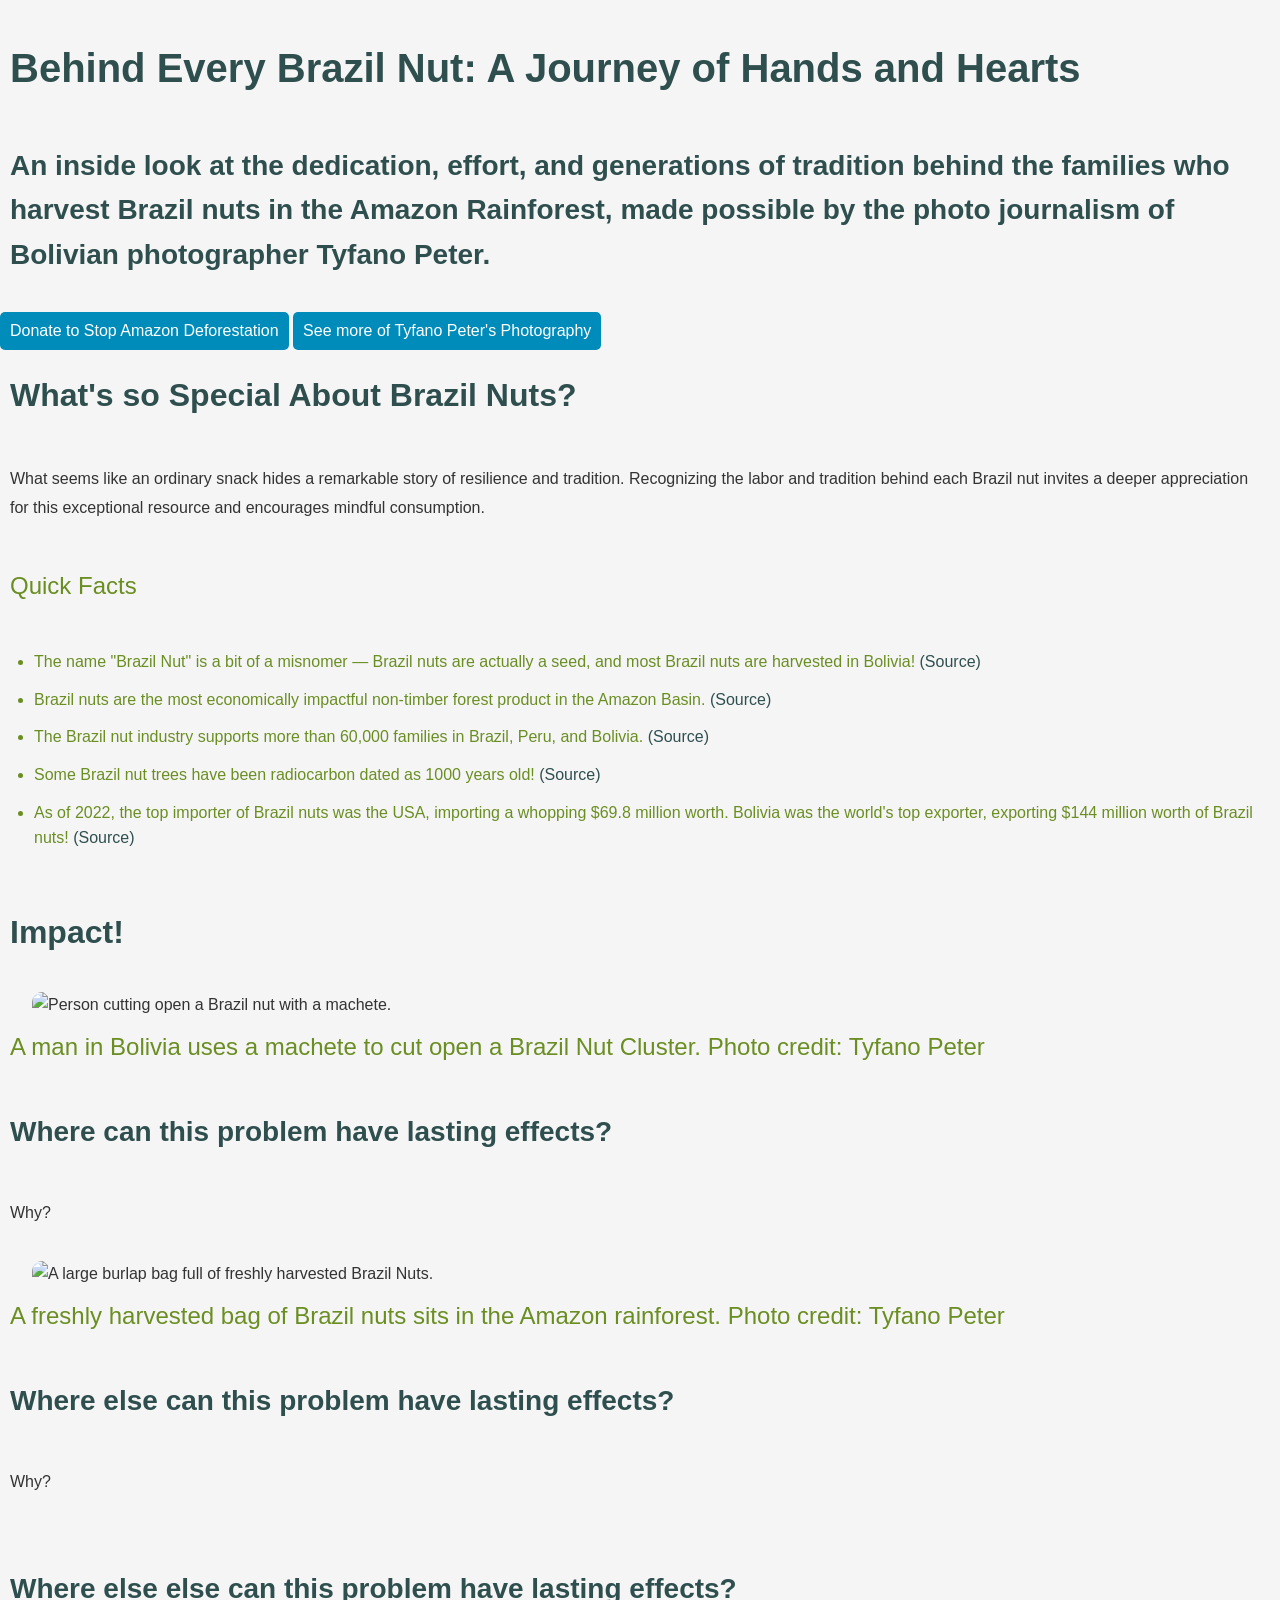
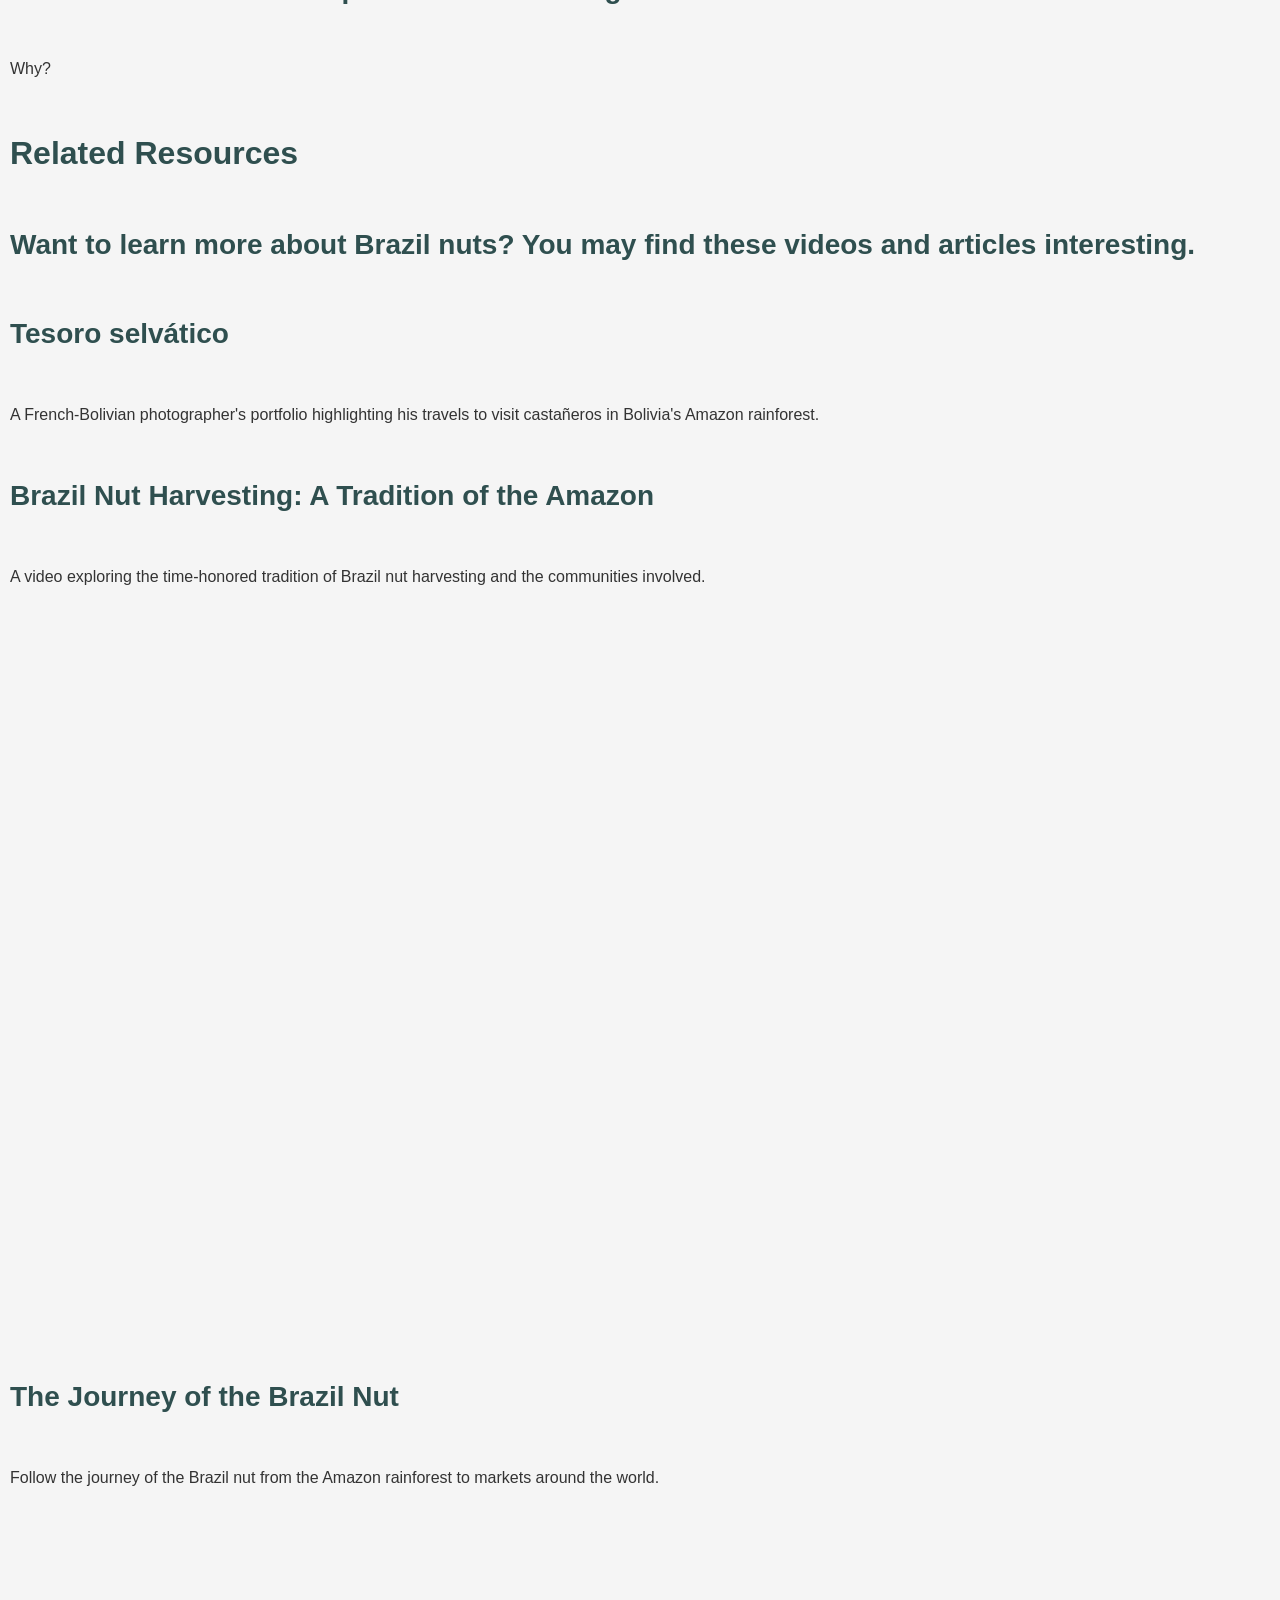
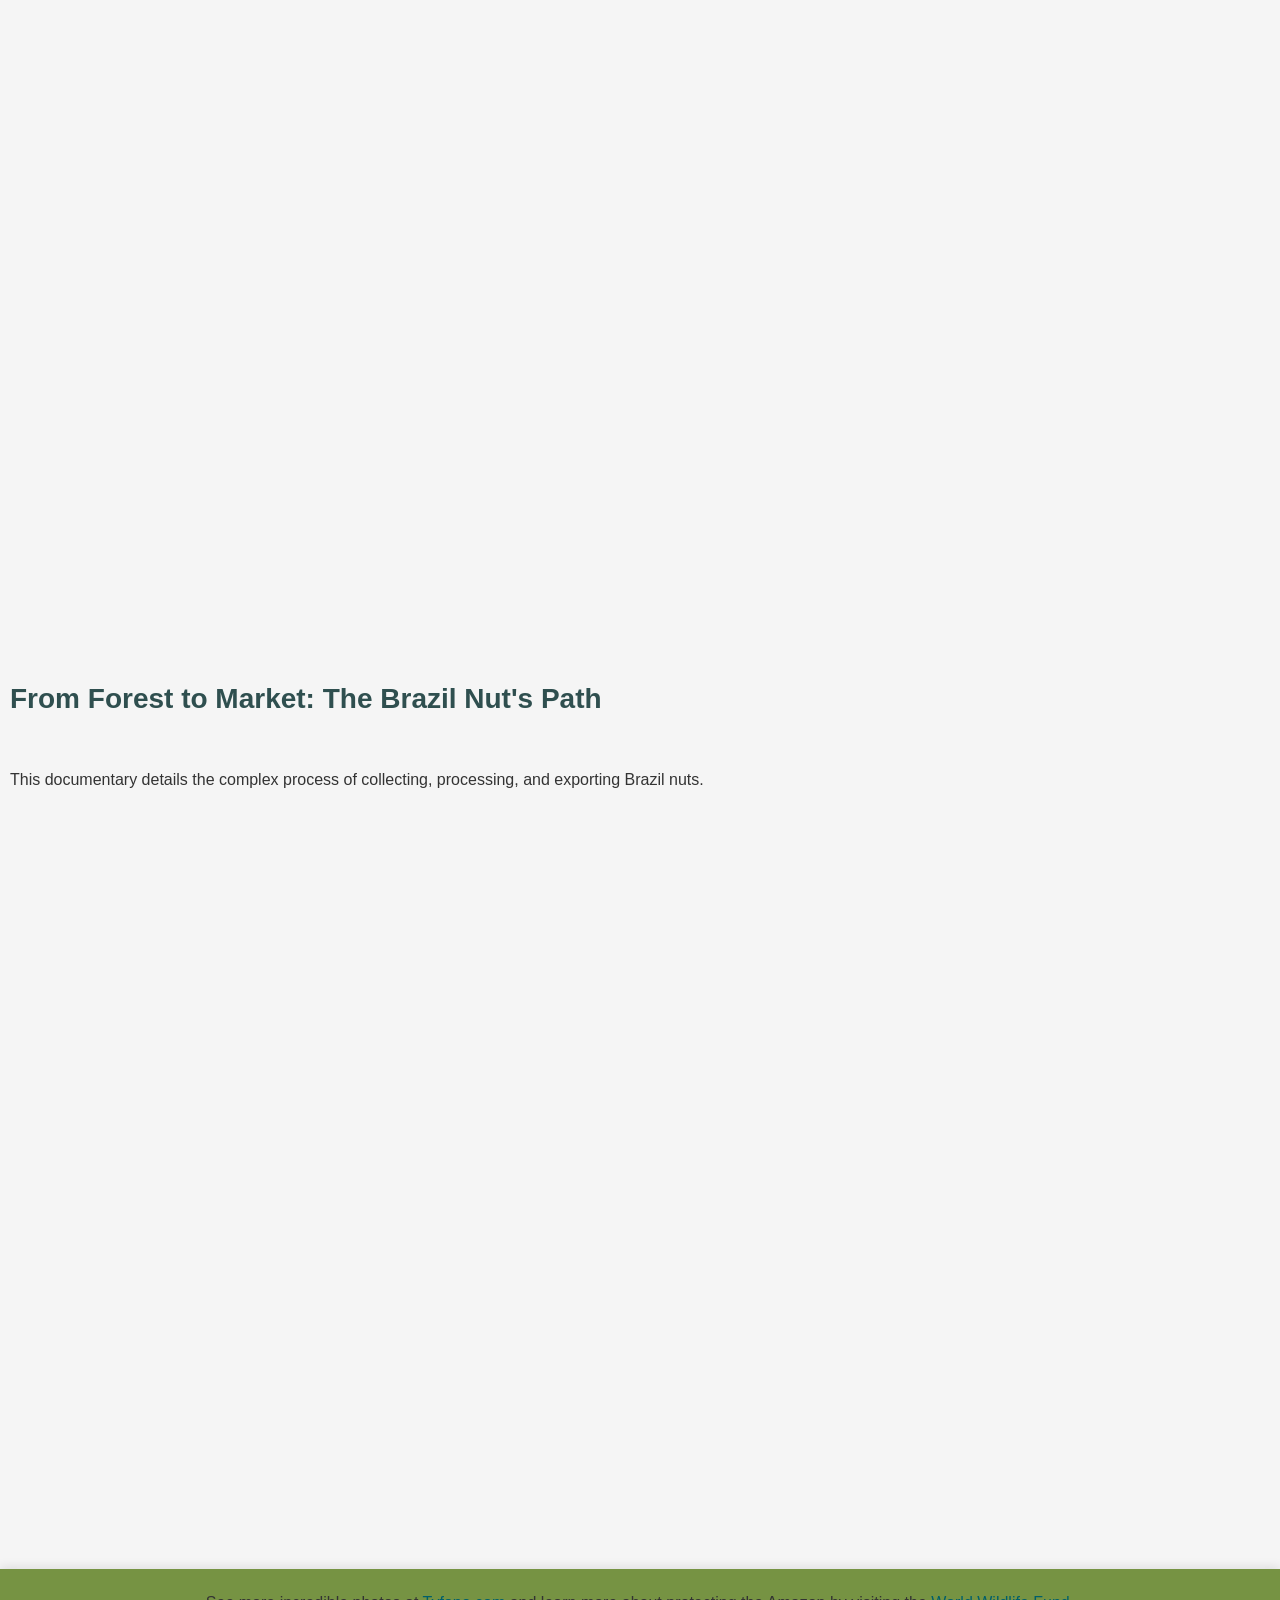
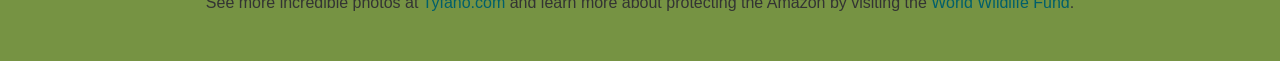
==== index.html @ 59b10db1 "Adding content to data bullet points As students are learning about the importance of data and quali" ====
<!DOCTYPE html>
<html lang="en">

<head>
    <title>Behind Every Brazil Nut</title>     
    <meta charset="utf-8">
    <meta name="viewport" content="width=device-width">
    <link href="reset.css" rel="stylesheet" type="text/css" />
    <link rel="stylesheet" href="styles.css">
</head>
<body>

    <!--- Headings --->
    <img  /> <!-- if you want to add an image, use this tag and link to the actual image location in your project with the src attribute -->
    <h1>Behind Every Brazil Nut: A Journey of Hands and Hearts</h1>
    <h3>An inside look at the dedication, effort, and generations of tradition behind the families who harvest Brazil nuts in the Amazon Rainforest, made possible by the photo journalism of Bolivian photographer Tyfano Peter.</h3>
    <button type="button">Donate to Stop Amazon Deforestation</button>
    <button type="button">See more of Tyfano Peter's Photography</button>


    <!--- About --->
    <h2>What's so Special About Brazil Nuts?</h2>
    <p>What seems like an ordinary snack hides a remarkable story of resilience and tradition. Recognizing the labor and tradition behind each Brazil nut invites a deeper appreciation for this exceptional resource and encourages mindful consumption.
    </p>

    <h4>Quick Facts</h4>
    <ul>
        <li> 
            The name "Brazil Nut" is a bit of a misnomer — Brazil nuts are actually a seed, and most Brazil nuts are harvested in Bolivia!
            <a href="https://www.worldatlas.com/articles/top-brazil-nut-consuming-countries.html" target="_blank">(Source)</a>
        </li>
        <li>
            Brazil nuts are the most economically impactful non-timber forest product in the Amazon Basin.
            <a href="https://forestsnews.cifor.org/33554/brazil-nut-special-for-brazil-nuts-a-little-logging-may-go-a-long-way" target="_blank">(Source)</a>
        </li>
        <li> 
            The Brazil nut industry supports more than 60,000 families in Brazil, Peru, and Bolivia.
            <a href="https://www.youtube.com/watch?v=Knek_H2dgYA" target="_blank">(Source)</a>
        </li>
        <li>
            Some Brazil nut trees have been radiocarbon dated as 1000 years old!
            <a href="https://www.researchgate.net/publication/250043185_How_old_are_large_Brazil-nut_trees_Bertholletia_excelsa_in_the_Amazon" target="_blank">(Source)</a>
        </li>
        <li>
            As of 2022, the top importer of Brazil nuts was the USA, importing a whopping $69.8 million worth. Bolivia was the world's top exporter, exporting $144 million worth of Brazil nuts!
            <a href="https://oec.world/en/profile/hs/freshdried-brazil-nuts" target="_blank">(Source)</a>
        </li>
    </ul>
    <!--- Impact --->
    <h2 id="interesting">Impact!</h2>

    <img src="img/boleando cutting open w machete.jpg" class="constrained-img"  alt="Person cutting open a Brazil nut with a machete." />
    <h5>A man in Bolivia uses a machete to cut open a Brazil Nut Cluster. Photo credit: Tyfano Peter</h5>
    <h3>Where can this problem have lasting effects?</h3>
    <p>Why?
    </p>

    <img src="img/big bag of brazil nuts color.jpg" class="constrained-img"  alt="A large burlap bag full of freshly harvested Brazil Nuts." />
    <h5>A freshly harvested bag of Brazil nuts sits in the Amazon rainforest. Photo credit: Tyfano Peter</h5>
    <h3>Where else can this problem have lasting effects?</h3>
    <p>Why?
    </p>

    <img src="" />
    <h3>Where else else can this problem have lasting effects?</h3>
    <p>Why?
    </p>


    <!--- Resources ---> 
    <h2>Related Resources</h2>
    <h3>Want to learn more about Brazil nuts? You may find these videos and articles interesting.</h3>


    <article>
        <h3><a href="https://tyfano.com/castaneros" target="_blank">Tesoro selvático</a></h3>
        <p>A French-Bolivian photographer's portfolio highlighting his travels to visit castañeros in Bolivia's Amazon rainforest.</p>
    </article>
    
    <article>
        <h3><a href="https://www.youtube.com/watch?v=TjZ0MC63kdw" target="_blank">Brazil Nut Harvesting: A Tradition of the Amazon</a></h3>
        <p>A video exploring the time-honored tradition of Brazil nut harvesting and the communities involved.</p>
        <div class="video-container">
            <iframe class="constrained-video" src="https://www.youtube.com/embed/TjZ0MC63kdw" title="Brazil Nut Harvesting: A Tradition of the Amazon" frameborder="0" allow="accelerometer; autoplay; clipboard-write; encrypted-media; gyroscope; picture-in-picture" allowfullscreen></iframe>
        </div>
    </article>
    
    <article>
        <h3><a href="https://www.youtube.com/watch?v=Knek_H2dgYA" target="_blank">The Journey of the Brazil Nut</a></h3>
        <p>Follow the journey of the Brazil nut from the Amazon rainforest to markets around the world.</p>
        <div class="video-container">
            <iframe class="constrained-video" src="https://www.youtube.com/embed/Knek_H2dgYA" title="The Journey of the Brazil Nut" frameborder="0" allow="accelerometer; autoplay; clipboard-write; encrypted-media; gyroscope; picture-in-picture" allowfullscreen></iframe>
        </div>
    </article>
    
    <article>
        <h3><a href="https://www.youtube.com/watch?v=alNL0z6dWAY" target="_blank">From Forest to Market: The Brazil Nut's Path</a></h3>
        <p>This documentary details the complex process of collecting, processing, and exporting Brazil nuts.</p>
        <div class="video-container">
            <iframe class="constrained-video" src="https://www.youtube.com/embed/alNL0z6dWAY" title="From Forest to Market: The Brazil Nut's Path" frameborder="0" allow="accelerometer; autoplay; clipboard-write; encrypted-media; gyroscope; picture-in-picture" allowfullscreen></iframe>
        </div>
    </article>

    <div class="footer">
        <p>
            See more incredible photos at
            <a href="https://tyfano.com" target="_blank">Tyfano.com</a> 
            and learn more about protecting the Amazon by visiting the  
            <a href="https://www.worldwildlife.org/stories/3-ways-you-can-help-protect-the-amazon" target="_blank">World Wildlife Fund</a>.
        </p>
    </div>
</body>

</html>
---- styles.css ----
/* General Styles */
* {
    margin: 0;
    padding: 0;
    box-sizing: border-box;
}

/* Body Styles */
body {
    font-family: 'Montserrat', sans-serif;
    background-color: #f5f5f5; /* Light earth tone */
    color: #333;
    line-height: 1.6;
    padding: 0;
    margin: 0;
    background-image: url(''); /* Optional: Add a subtle texture or background image */
}

/* Constrained Image Class */
.constrained-img {
    max-width: 95%; /* Ensures the image is never wider than its container */
    height: auto;    /* Maintains the image's aspect ratio */
    display: block;  /* Ensures no unnecessary space below the image */
    margin: 0 auto;  /* Optional: centers the image horizontally if it's smaller than its container */
    border-radius: 10px; /* Optional: adds rounded corners for style */
}

/* Link Styles */
a {
    text-decoration: none;
    color: inherit;
}

/* Pseudo-classes for links */
a:link {
    color: #2F4F4F; /* Deep forest green for default links */
}

a:visited {
    color: #8B4513; /* Earthy brown for visited links */
}

a:hover {
    color: #556B2F; /* Olive green on hover */
    text-decoration: underline;
}

a:active {
    color: #8B0000; /* Dark red when active */
}

.container {
    width: 80%; /* This controls the width of your content */
    margin: 0 auto; /* Centers the content horizontally */
    padding-left: 20px; /* Add padding for spacing from the sides */
    padding-right: 20px; /* Add padding for spacing from the sides */
    background-color: white; /* Add background color to visually separate content */
    border-left: 2px solid #ccc; /* Light gray border on the left */
    border-right: 2px solid #ccc; /* Light gray border on the right */
}

/* Section Padding */
.section {
    padding: 60px 0;
}

/* Heading Styles */
h1, h2, h3, h4, h5, h6 {
    font-family: 'Montserrat', sans-serif;
    font-weight: 600;
    color: #2F4F4F; /* Dark forest green for sleek look */
    margin-bottom: 1.5rem;
    padding: 10px;
}

/* Specific heading styles */
h1 {
    font-size: 2.5rem;
}

h2 {
    font-size: 2rem;
}

h3 {
    font-size: 1.75rem;
}

h4, h5, h6 {
    font-size: 1.5rem;
    font-weight: 400;
    color: #6B8E23; /* Earthy green for smaller headings */
}

/* Paragraph Styles */
p {
    font-size: 1rem;
    color: #333333;
    margin-bottom: 1.5rem;
    line-height: 1.8; 
    padding: 10px;
}

/* List Styling */
ol, ul {
    margin-left: 1.5rem;
    margin-bottom: 1.5rem;
    padding-left: 1.5rem;
    padding: 10px;
}

ol li, ul li {
    color: #6B8E23; 
    font-size: 1rem;
    margin-bottom: 0.75rem;
    list-style-type: disc;
}

/* Button Styling */
button {
    background-color: #008CBA;
    border: none;
    color: white;
    font-size: 16px;
    text-align: center;
    padding: 15px 32px;
    cursor: pointer;
    border-radius: 5px;
    transition: background-color 0.3s ease;
    margin-bottom: 10px; 
    padding: 10px;
}

button:hover {
    background-color: #005f6b; /* Darker teal on hover */
}

/* Video Container */
.video-container {
    position: relative;
    width: 100%;
    padding-bottom: 56.25%; /* 16:9 aspect ratio */
    height: 0;
    overflow: hidden;
    margin: 20px auto; /* Adds margin and centers the video */
}

/* Responsive Video */
.constrained-video {
    position: absolute;
    top: 0;
    left: 0;
    width: 100%;
    height: 100%;
    border: none; /* Remove any default borders */
}

/* Class and ID Selectors */

/* Header Class */
.header {
    background-color: #556B2F; /* Olive green */
    color: #FFF;
    padding-top: 20px; /* Add padding to the top */
    margin-bottom: 40px; /* Add margin to the bottom for spacing */
    display: flex;
    justify-content: space-between;
    align-items: center;
    text-align: center;
}

/* Left Side of Header */
#header-left {
    width: 60%; /* Allocate 60% of the width for the left side */
    text-align: left;
    font-size: 1.5rem;
}

/* Right Side of Header */
#header-right {
    width: 40%; /* Allocate 40% of the width for the right side */
    text-align: right;
}

/* Header Image */
#header-img {
    max-width: 100px; /* Cap the size of the image */
    width: 80px; /* Define the width */
    height: auto;
    margin-left: 10px; /* Add margin to the left */
    margin-right: 15px; /* Add margin to the right */
    border-radius: 50%; /* Make the image circular */
}

/* Button inside the header */
.header-button {
    background-color: #8B4513; /* Saddle brown */
    border: none;
    color: white;
    padding: 10px 20px;
    font-size: 1rem;
    margin: 10px 20px 10px 0;
    text-align: center;
    border-radius: 5px;
    cursor: pointer; /* Show pointer when hovering over buttons */
    transition: background-color 0.3s ease;
}

.header-button:hover {
    background-color: #6B8E23; /* Earthy green on hover */
}


/* Footer Styling */
.footer {
    position: relative; 
    width: 100%;
    background-color: #769343; 
    color: white;
    text-align: center;
    padding: 10px 0; 
    margin: 0;
    font-size: 1rem;
    box-shadow: 0 -2px 10px rgba(0, 0, 0, 0.1); 
}



/* Footer Links */
.footer a {
    color: #005f6b; 
    text-decoration: none;
}

.footer a:hover {
    text-decoration: underline; 
}
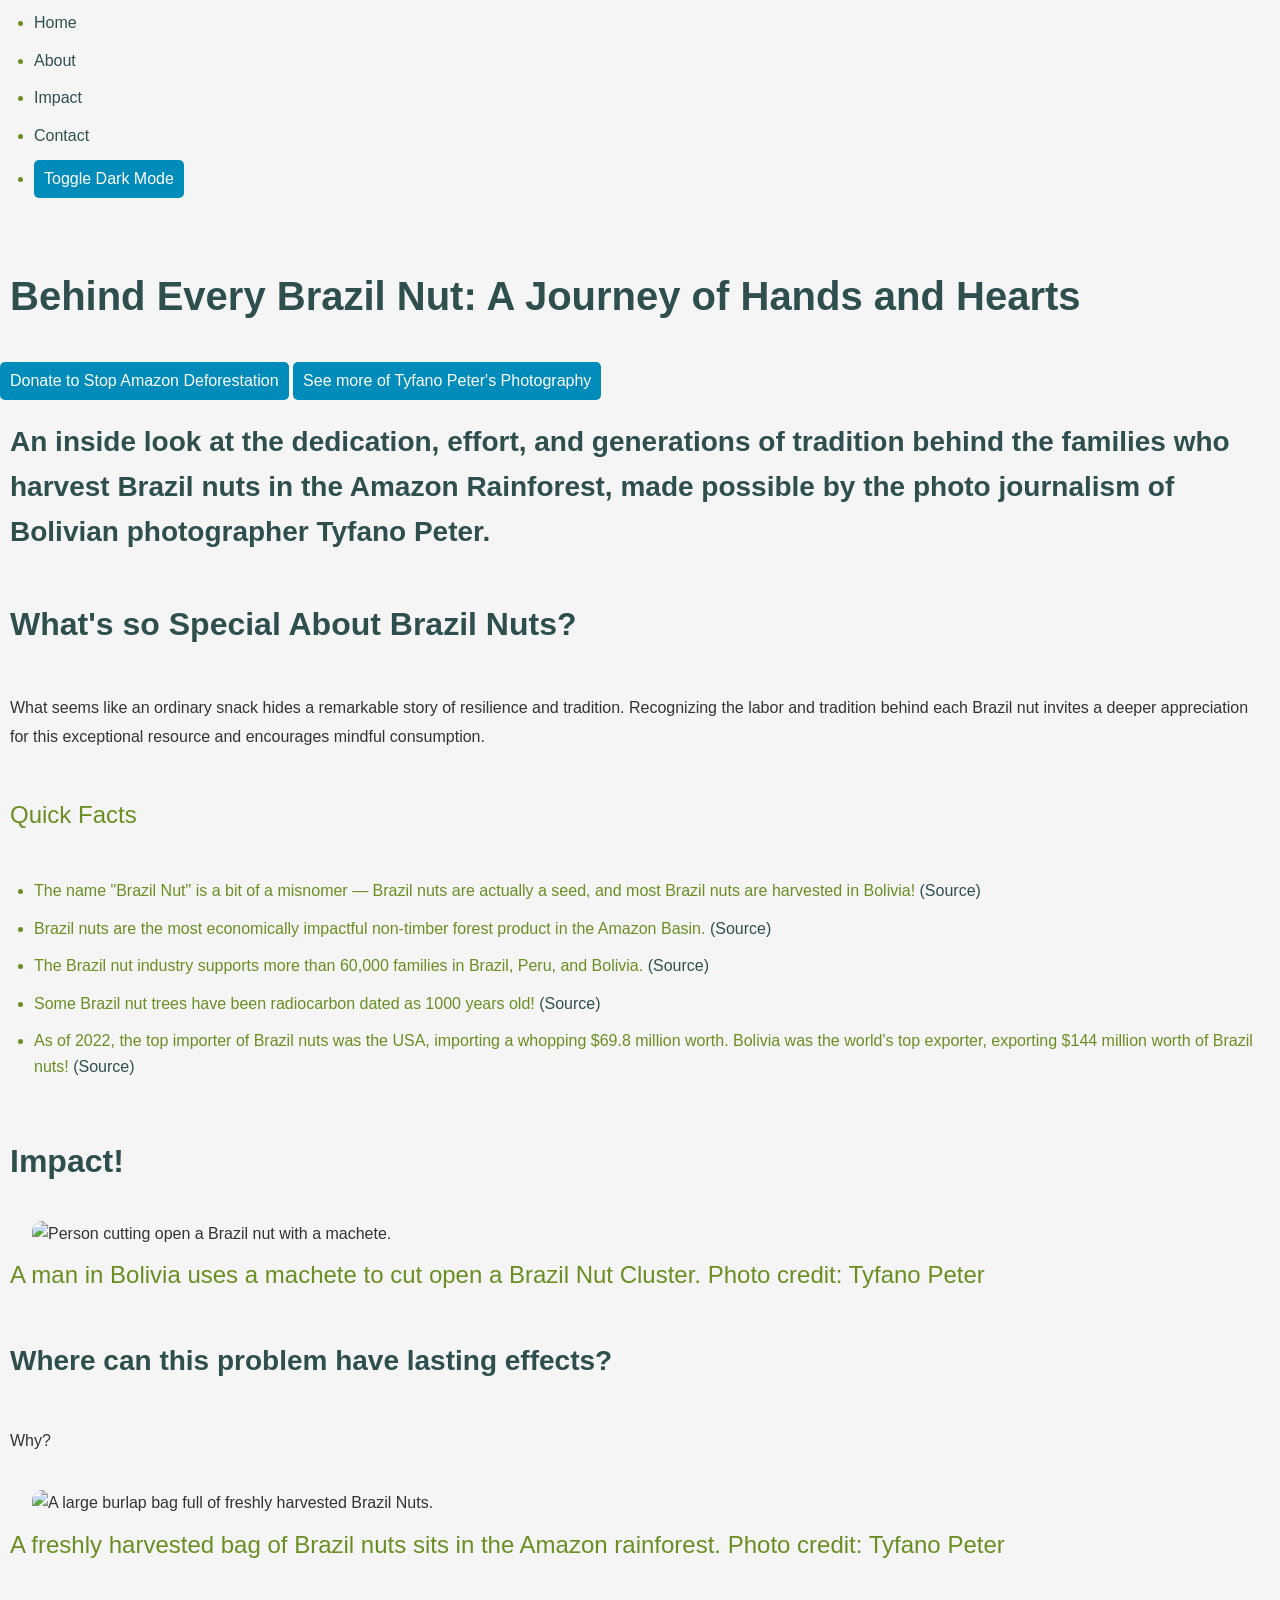
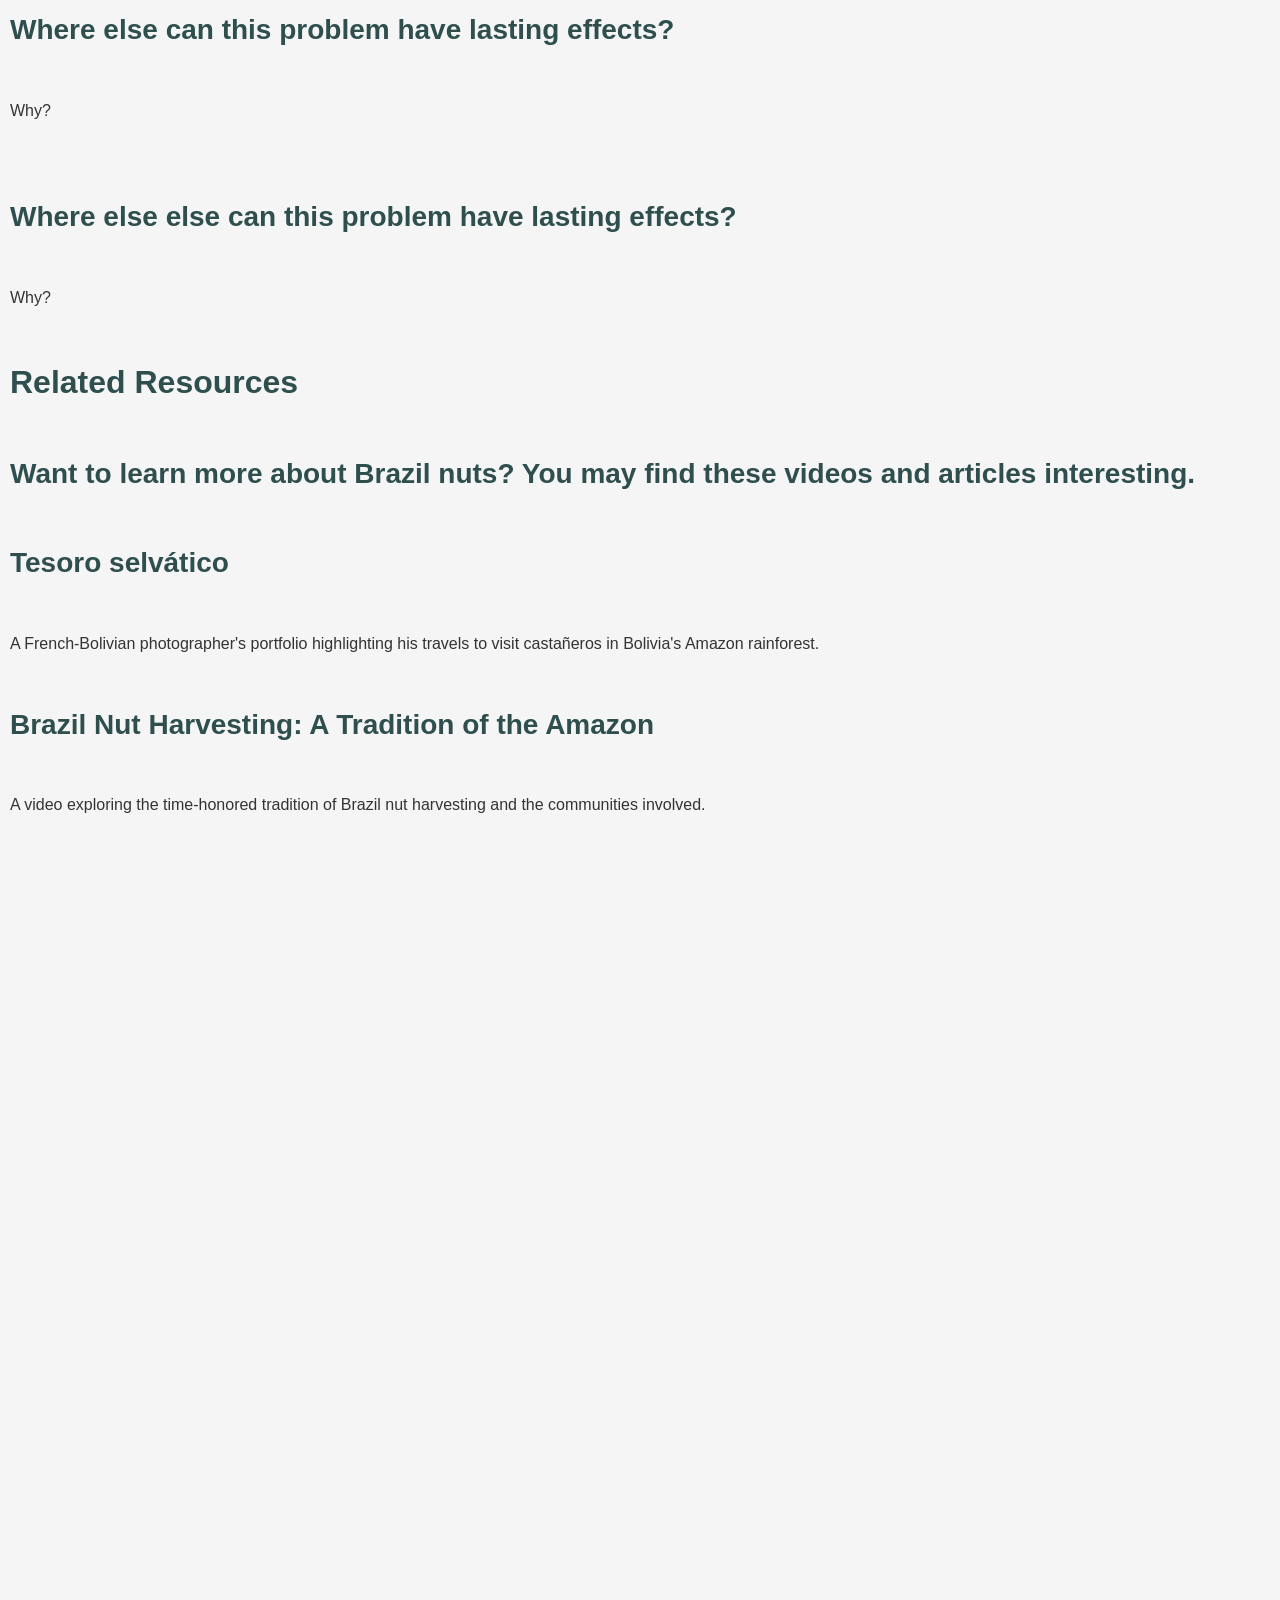
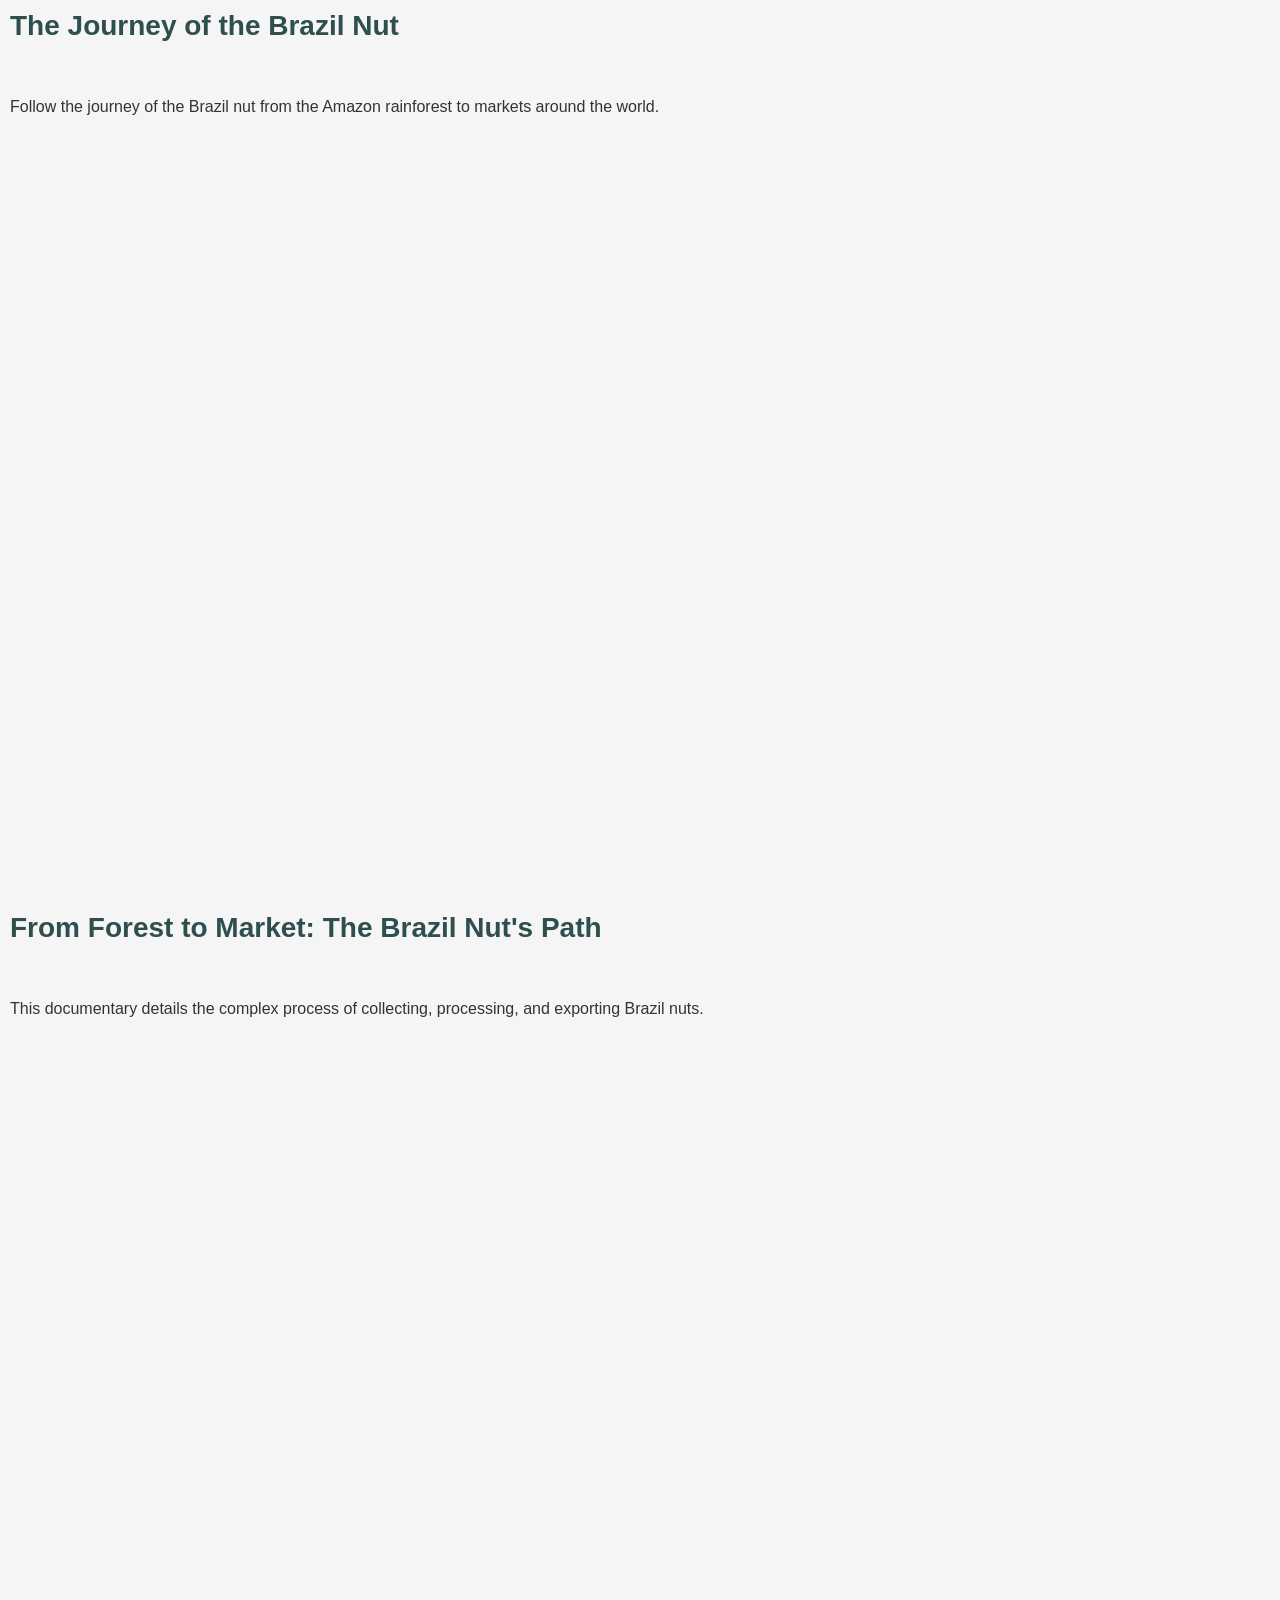
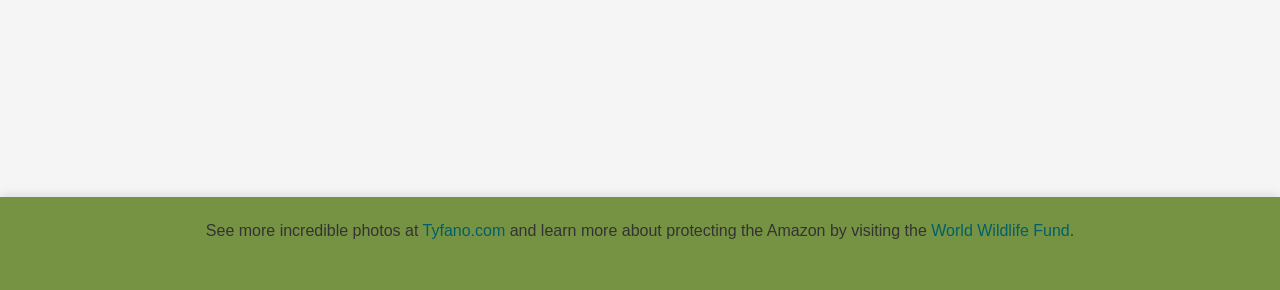
==== commit 879c5a5b: "Update index.html - flex box This past week, I taught students about flex box (using fun games!) and" ====
--- a/index.html
+++ b/index.html
@@ -1,6 +1,5 @@
 <!DOCTYPE html>
 <html lang="en">
-
 <head>
     <title>Behind Every Brazil Nut</title>     
     <meta charset="utf-8">
@@ -9,23 +8,36 @@
     <link rel="stylesheet" href="styles.css">
 </head>
 <body>
+    <div class="navbar">
+        <ul>
+            <li><a href="#home">Home</a></li>
+            <li><a href="#about">About</a></li>
+            <li><a href="#impact">Impact</a></li>
+            <li><a href="#contact">Contact</a></li>
+            <li ><button id="theme-button">Toggle Dark Mode</button></li>
+        </ul>
+    </div>
 
-    <!--- Headings --->
-    <img  /> <!-- if you want to add an image, use this tag and link to the actual image location in your project with the src attribute -->
-    <h1>Behind Every Brazil Nut: A Journey of Hands and Hearts</h1>
+    <!--- Header Refactored to use Flexbox --->
+    <div class="header-container">
+        <div class="header-item">
+            <h1>Behind Every Brazil Nut: A Journey of Hands and Hearts</h1>
+        </div>
+        <div class="header-item">
+            <button type="button">Donate to Stop Amazon Deforestation</button>
+            <button type="button">See more of Tyfano Peter's Photography</button>
+        </div>
+    </div>
+    
     <h3>An inside look at the dedication, effort, and generations of tradition behind the families who harvest Brazil nuts in the Amazon Rainforest, made possible by the photo journalism of Bolivian photographer Tyfano Peter.</h3>
-    <button type="button">Donate to Stop Amazon Deforestation</button>
-    <button type="button">See more of Tyfano Peter's Photography</button>
-
 
     <!--- About --->
     <h2>What's so Special About Brazil Nuts?</h2>
-    <p>What seems like an ordinary snack hides a remarkable story of resilience and tradition. Recognizing the labor and tradition behind each Brazil nut invites a deeper appreciation for this exceptional resource and encourages mindful consumption.
-    </p>
+    <p>What seems like an ordinary snack hides a remarkable story of resilience and tradition. Recognizing the labor and tradition behind each Brazil nut invites a deeper appreciation for this exceptional resource and encourages mindful consumption.</p>
 
     <h4>Quick Facts</h4>
     <ul>
-        <li> 
+        <li>
             The name "Brazil Nut" is a bit of a misnomer — Brazil nuts are actually a seed, and most Brazil nuts are harvested in Bolivia!
             <a href="https://www.worldatlas.com/articles/top-brazil-nut-consuming-countries.html" target="_blank">(Source)</a>
         </li>
@@ -33,7 +45,7 @@
             Brazil nuts are the most economically impactful non-timber forest product in the Amazon Basin.
             <a href="https://forestsnews.cifor.org/33554/brazil-nut-special-for-brazil-nuts-a-little-logging-may-go-a-long-way" target="_blank">(Source)</a>
         </li>
-        <li> 
+        <li>
             The Brazil nut industry supports more than 60,000 families in Brazil, Peru, and Bolivia.
             <a href="https://www.youtube.com/watch?v=Knek_H2dgYA" target="_blank">(Source)</a>
         </li>
@@ -46,6 +58,10 @@
             <a href="https://oec.world/en/profile/hs/freshdried-brazil-nuts" target="_blank">(Source)</a>
         </li>
     </ul>
+
+</body>
+</html>
+
     <!--- Impact --->
     <h2 id="interesting">Impact!</h2>
 
@@ -109,6 +125,7 @@
             <a href="https://www.worldwildlife.org/stories/3-ways-you-can-help-protect-the-amazon" target="_blank">World Wildlife Fund</a>.
         </p>
     </div>
+    <script src="index.js"></script>
 </body>
 
 </html>
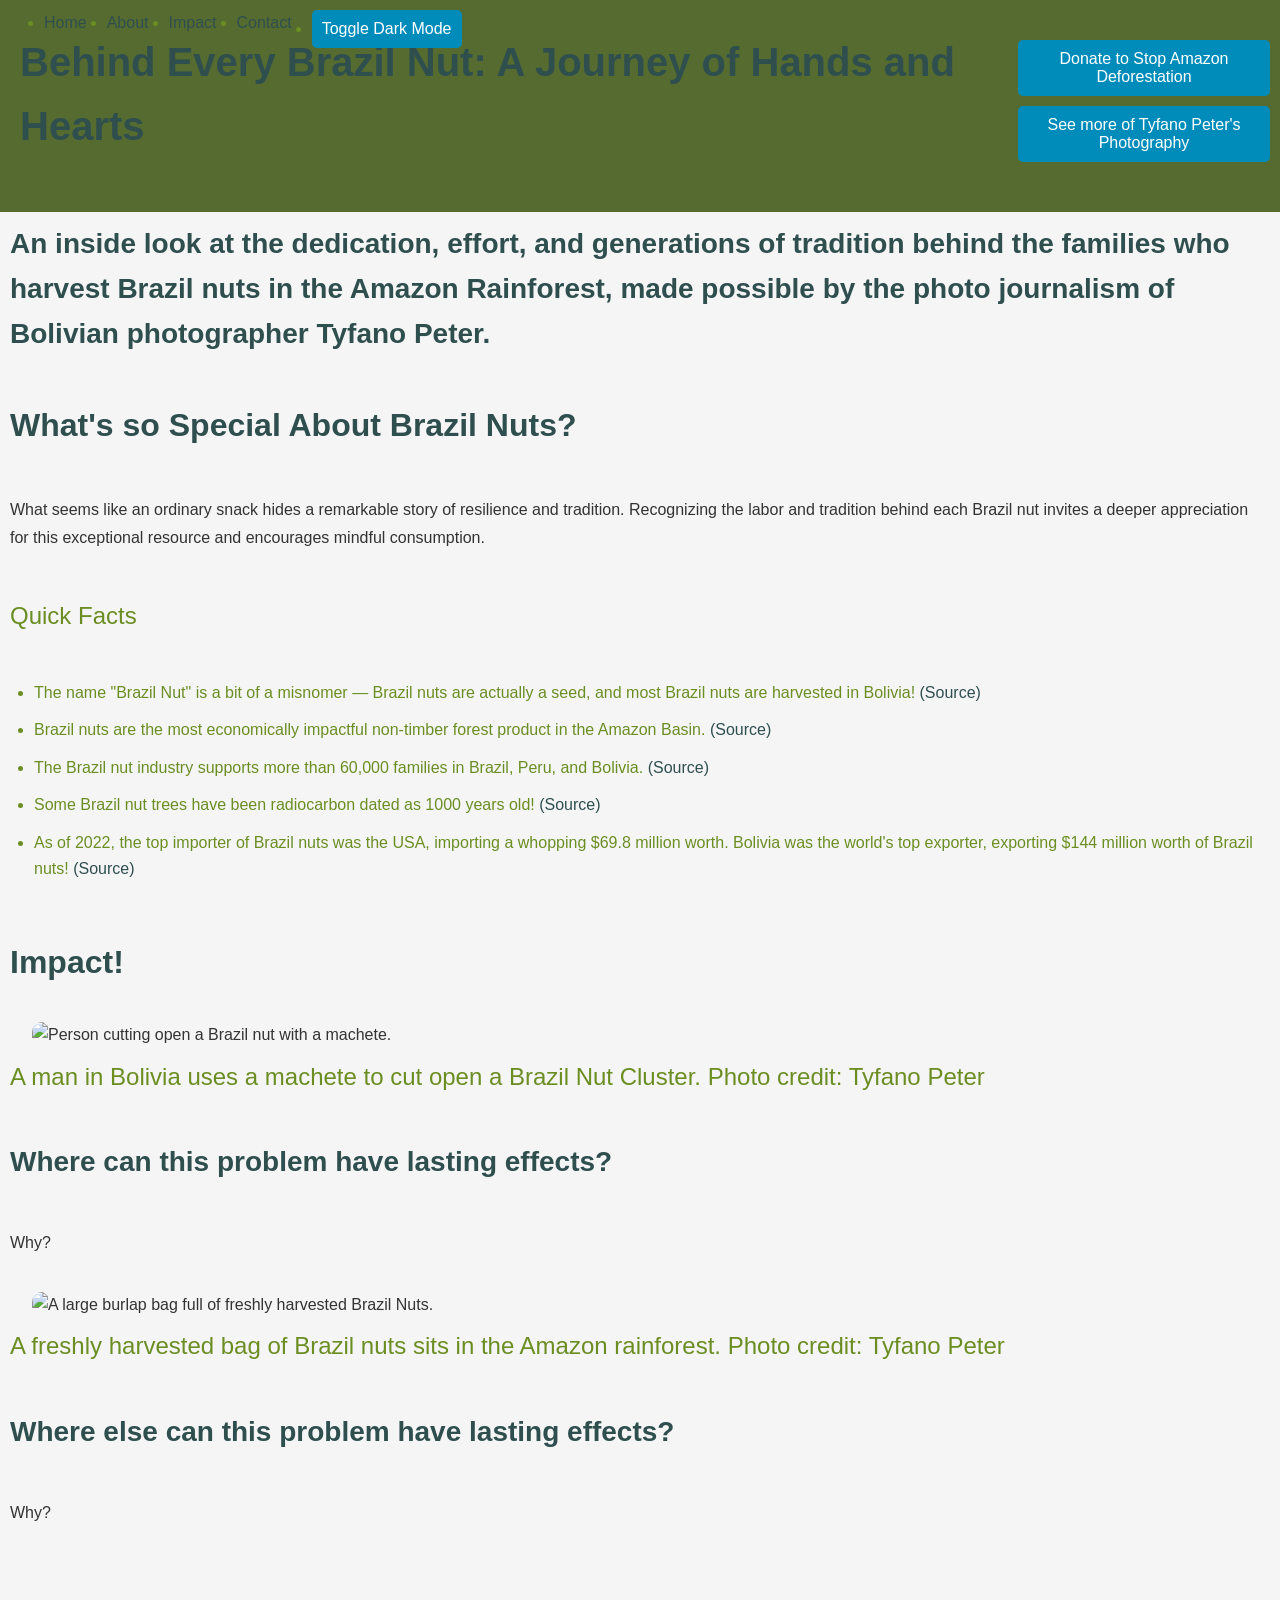
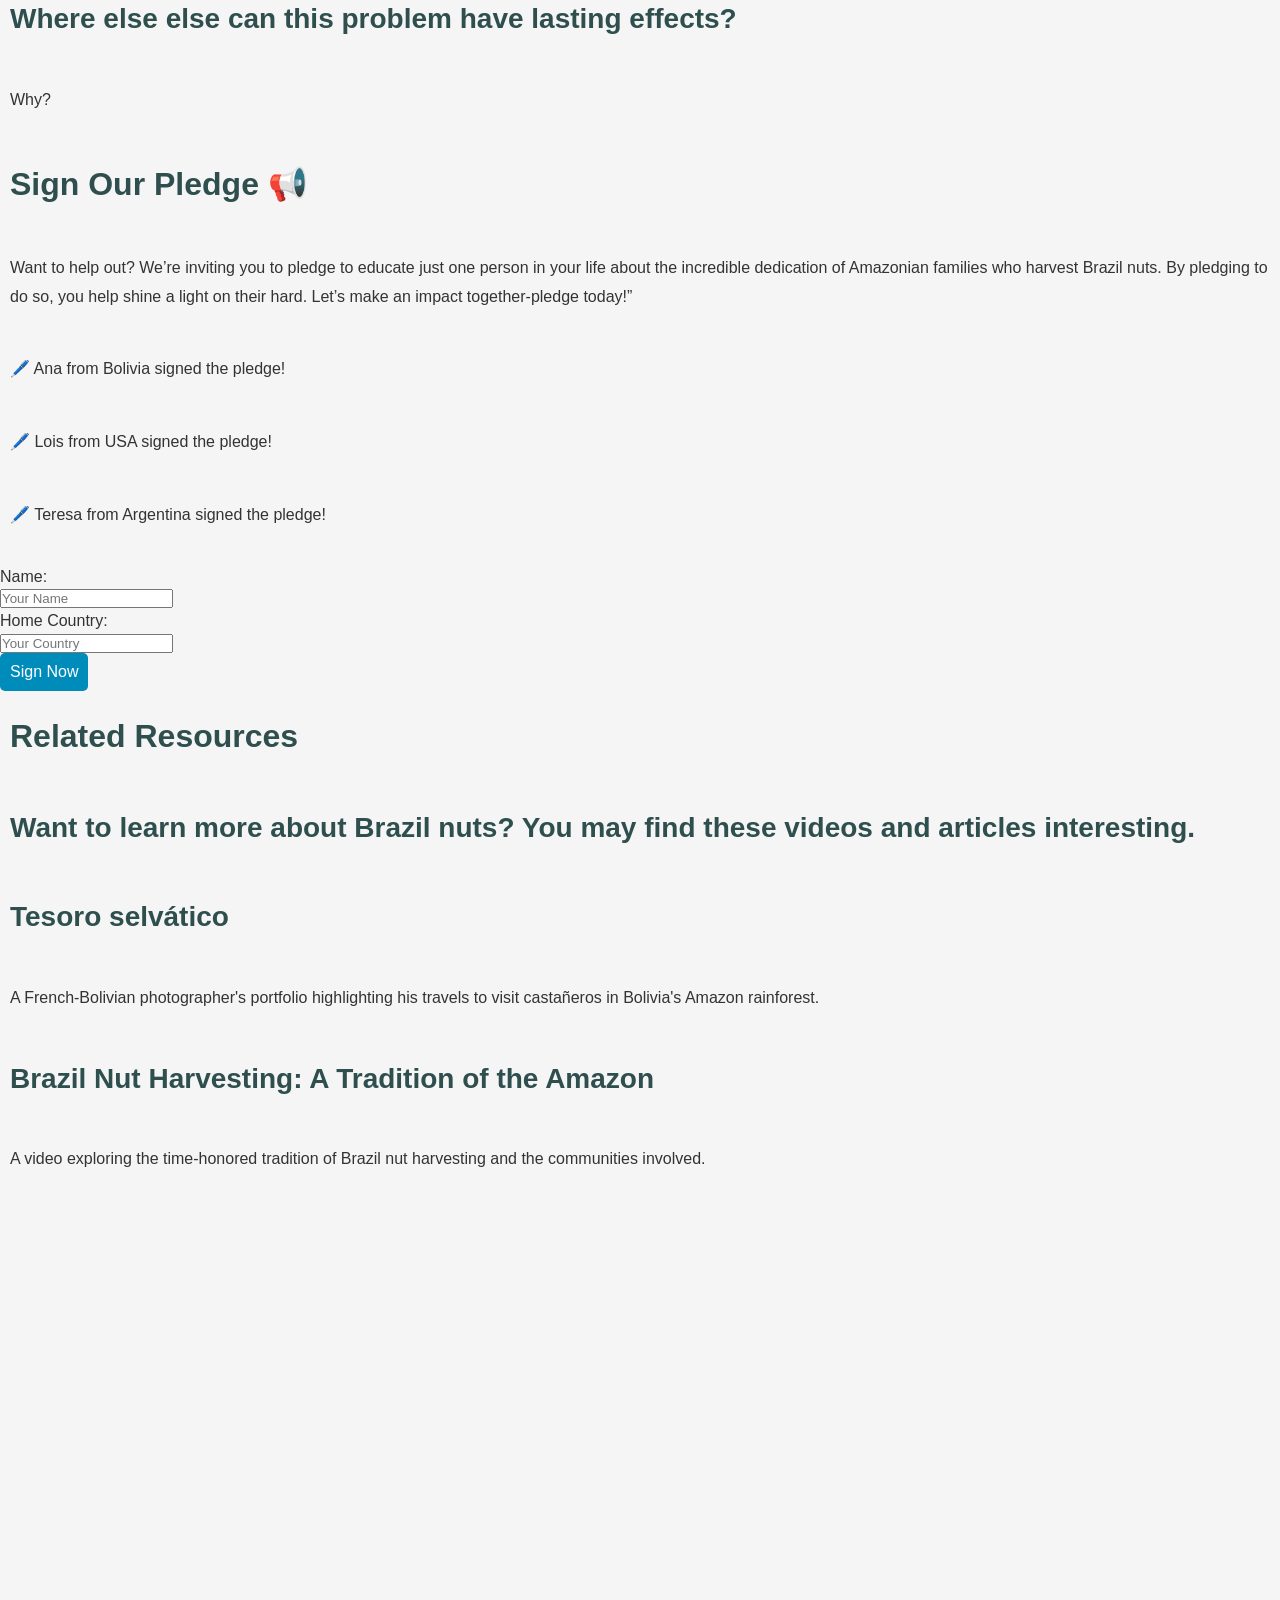
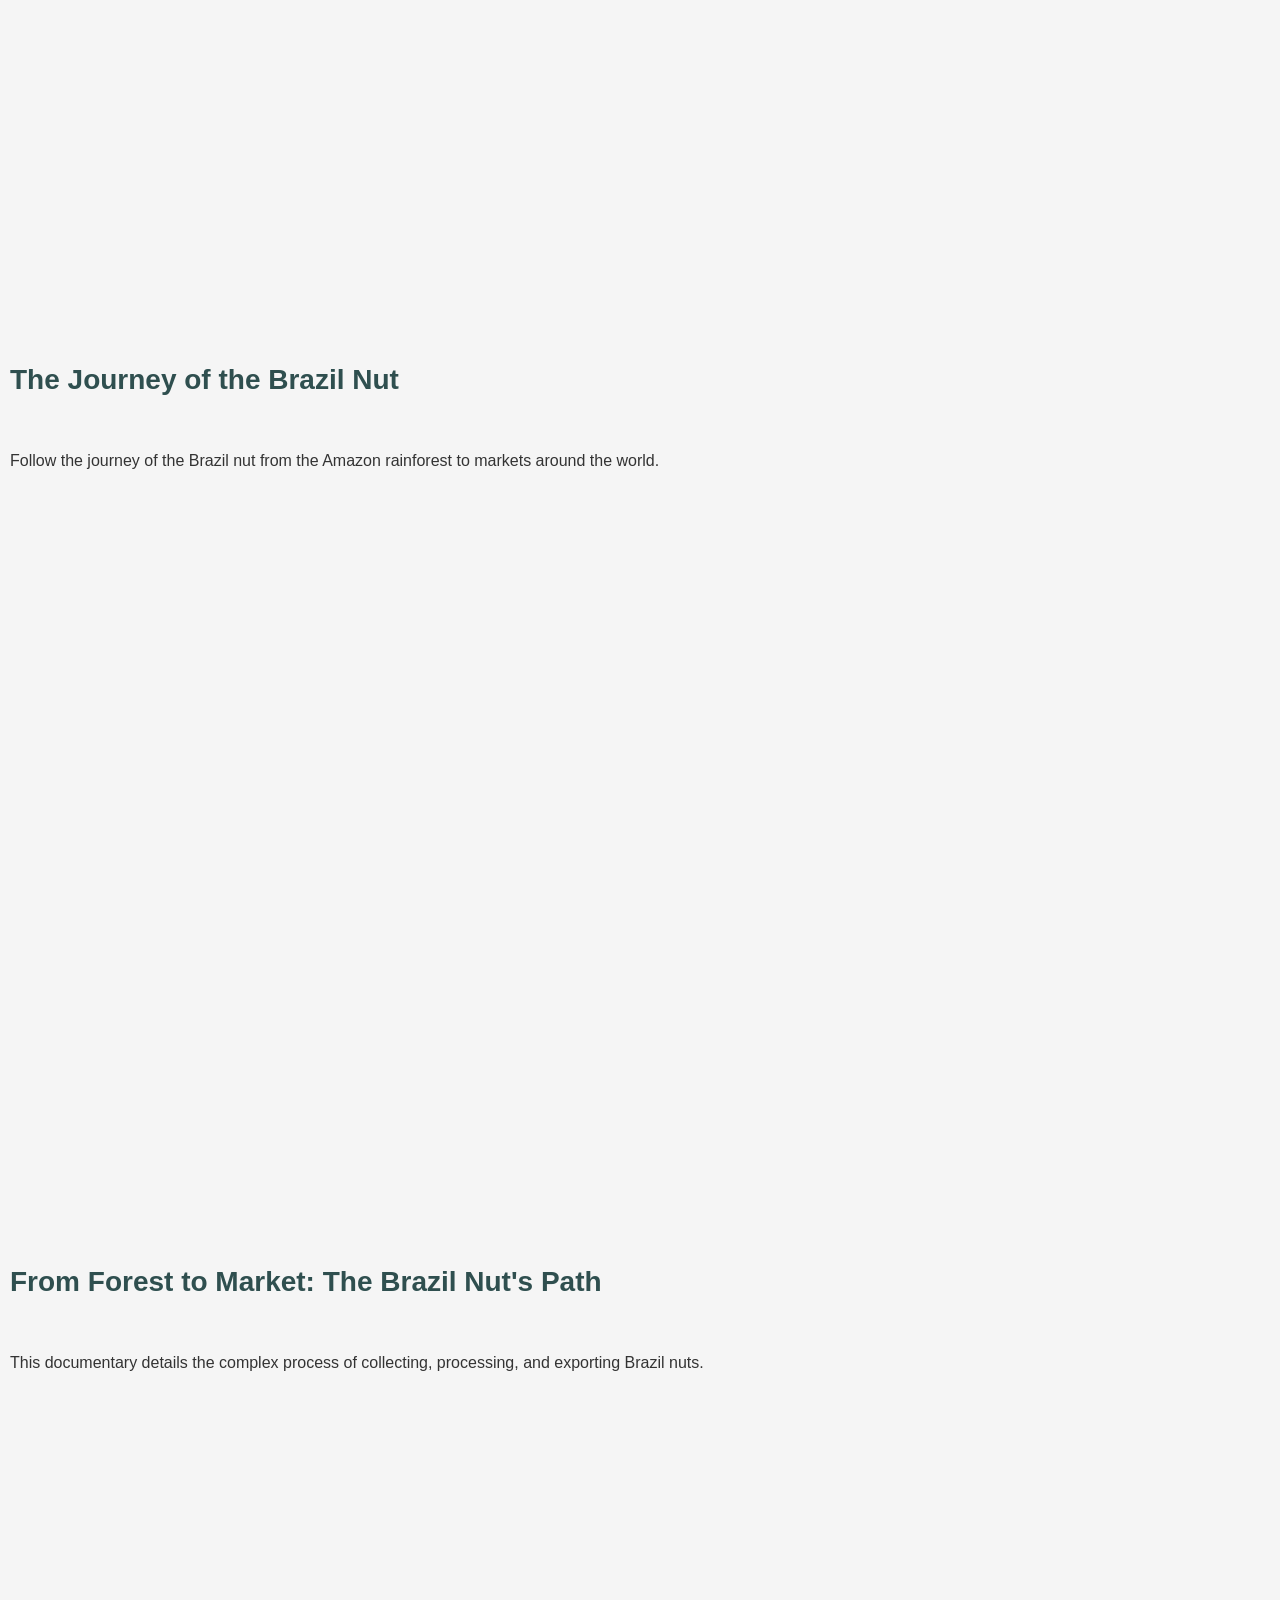
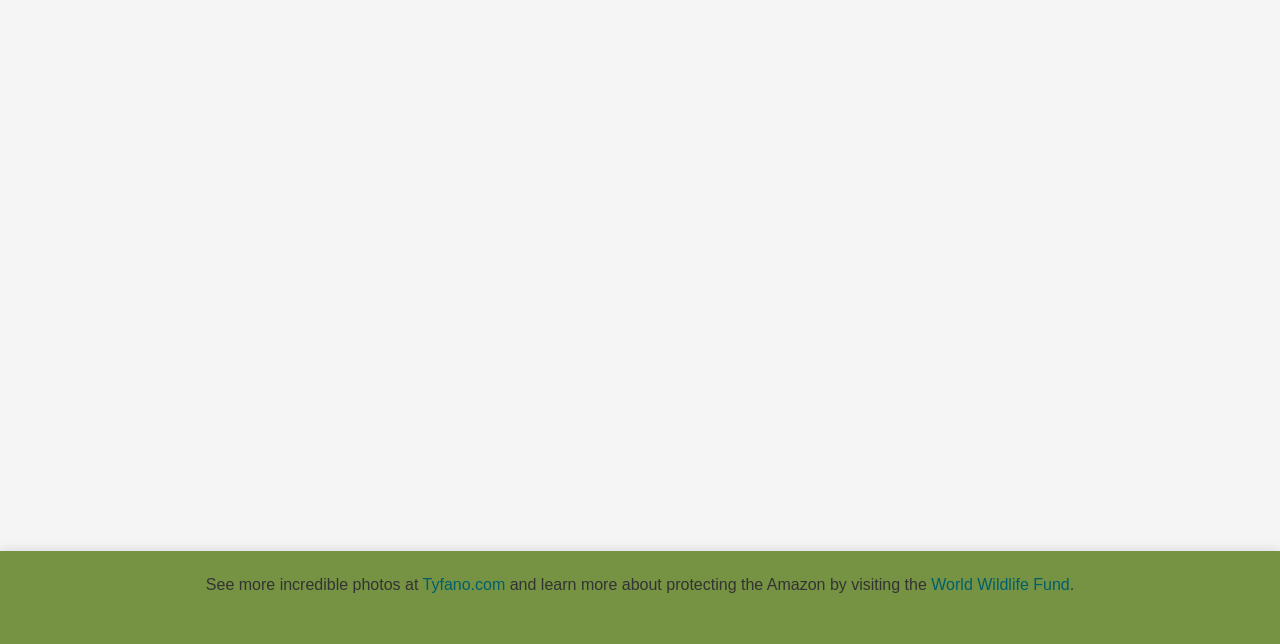
==== commit ce58e58b: "Update index.html - Adding Pledge (Petition) This week, I'm helping students as they are learning ab" ====
--- a/index.html
+++ b/index.html
@@ -18,7 +18,7 @@
         </ul>
     </div>
 
-    <!--- Header Refactored to use Flexbox --->
+    <!--- Header --->
     <div class="header-container">
         <div class="header-item">
             <h1>Behind Every Brazil Nut: A Journey of Hands and Hearts</h1>
@@ -82,6 +82,38 @@
     <p>Why?
     </p>
 
+    <!--- Petition ---> 
+    <div class="petition" id="petition">
+
+        <h2>Sign Our Pledge 📢</h2>
+        <div class="petition-container">
+    
+          <div class="petition-para">
+            <p>Want to help out? We’re inviting you to pledge to educate just one person in your life about the incredible dedication of Amazonian families who harvest Brazil nuts. By pledging to do so, you help shine a light on their hard. Let’s make an impact together-pledge today!”</p>
+          </div>
+    
+          <div class="signatures">
+            <p>🖊️ Ana from Bolivia signed the pledge!</p>
+            <p>🖊️ Lois from USA signed the pledge!</p>
+            <p>🖊️ Teresa from Argentina signed the pledge!</p>
+          </div>
+    
+        </div>
+    
+        <!--- Sign Petition Form --->
+        <form id="sign-petition" title="sign-petition">
+            <label for="name">Name:</label>
+            <input type="text" id="name" name="name" placeholder="Your Name">
+
+            <label for="country">Home Country:</label>
+            <input type="text" id="country" name="country" placeholder="Your Country">
+
+        </form>
+
+        <!--- Sign Now Button --->
+        <button id="sign-now-button" type="submit" form="sign-petition">Sign Now</button>
+
+    </div>
 
     <!--- Resources ---> 
     <h2>Related Resources</h2>
--- a/styles.css
+++ b/styles.css
@@ -14,6 +14,34 @@
     padding: 0;
     margin: 0;
     background-image: url(''); /* Optional: Add a subtle texture or background image */
+}
+
+/* Dark Mode Styles */
+.dark-mode {
+    background-color: #333; /* Dark background */
+    color: #f5f5f5; /* Light text color */
+}
+
+.dark-mode a {
+    color: #f5f5f5; /* Light link color */
+}
+
+.dark-mode h1, 
+.dark-mode h2, 
+.dark-mode h3, 
+.dark-mode h4, 
+.dark-mode h5, 
+.dark-mode h6 {
+    color: #f5f5f5; /* Light heading color */
+}
+
+.dark-mode button {
+    background-color: #444; /* Darker button background */
+    color: #f5f5f5; /* Light button text */
+}
+
+.dark-mode .navbar {
+    background-color: #444; /* Darker navbar background */
 }
 
 /* Constrained Image Class */
@@ -155,61 +183,51 @@
     border: none; /* Remove any default borders */
 }
 
-/* Class and ID Selectors */
-
-/* Header Class */
-.header {
+.header-container {
     background-color: #556B2F; /* Olive green */
     color: #FFF;
-    padding-top: 20px; /* Add padding to the top */
-    margin-bottom: 40px; /* Add margin to the bottom for spacing */
+    padding: 20px 10px; /* Adjusted padding */
     display: flex;
     justify-content: space-between;
     align-items: center;
+}
+
+.header-item:nth-of-type(1) {
+    flex: 4; /* Gives more space to the title */
+    text-align: left;
+}
+
+.header-item:nth-of-type(2) {
+    flex: 1; /* Less space for the buttons */
+    text-align: right;
+}
+
+/* Navigation Bar Styling */
+.navbar ul {
+    list-style-type: none;
+    overflow: hidden;
+    position: fixed;
+    top: 0;
+    width: 100%;
+    margin-bottom: 20px; /* Adjusted margin-bottom */
+}
+
+.navbar li {
+    float: left; /* Align list items to the left */
+    margin: 0 10px; /* Margin around each list item */
+}
+
+.navbar a {
+    display: block;
+    text-decoration: none;
+    color: #2F4F4F; /* Deep forest green for links */
     text-align: center;
-}
-
-/* Left Side of Header */
-#header-left {
-    width: 60%; /* Allocate 60% of the width for the left side */
-    text-align: left;
-    font-size: 1.5rem;
-}
-
-/* Right Side of Header */
-#header-right {
-    width: 40%; /* Allocate 40% of the width for the right side */
-    text-align: right;
-}
-
-/* Header Image */
-#header-img {
-    max-width: 100px; /* Cap the size of the image */
-    width: 80px; /* Define the width */
-    height: auto;
-    margin-left: 10px; /* Add margin to the left */
-    margin-right: 15px; /* Add margin to the right */
-    border-radius: 50%; /* Make the image circular */
-}
-
-/* Button inside the header */
-.header-button {
-    background-color: #8B4513; /* Saddle brown */
-    border: none;
-    color: white;
-    padding: 10px 20px;
-    font-size: 1rem;
-    margin: 10px 20px 10px 0;
-    text-align: center;
-    border-radius: 5px;
-    cursor: pointer; /* Show pointer when hovering over buttons */
-    transition: background-color 0.3s ease;
-}
-
-.header-button:hover {
-    background-color: #6B8E23; /* Earthy green on hover */
-}
-
+    padding: 0px; /* Padding around links */
+}
+
+.navbar a:hover {
+    background-color: #f5f5f5; /* Light earth tone on hover */
+}
 
 /* Footer Styling */
 .footer {
@@ -224,8 +242,6 @@
     box-shadow: 0 -2px 10px rgba(0, 0, 0, 0.1); 
 }
 
-
-
 /* Footer Links */
 .footer a {
     color: #005f6b; 
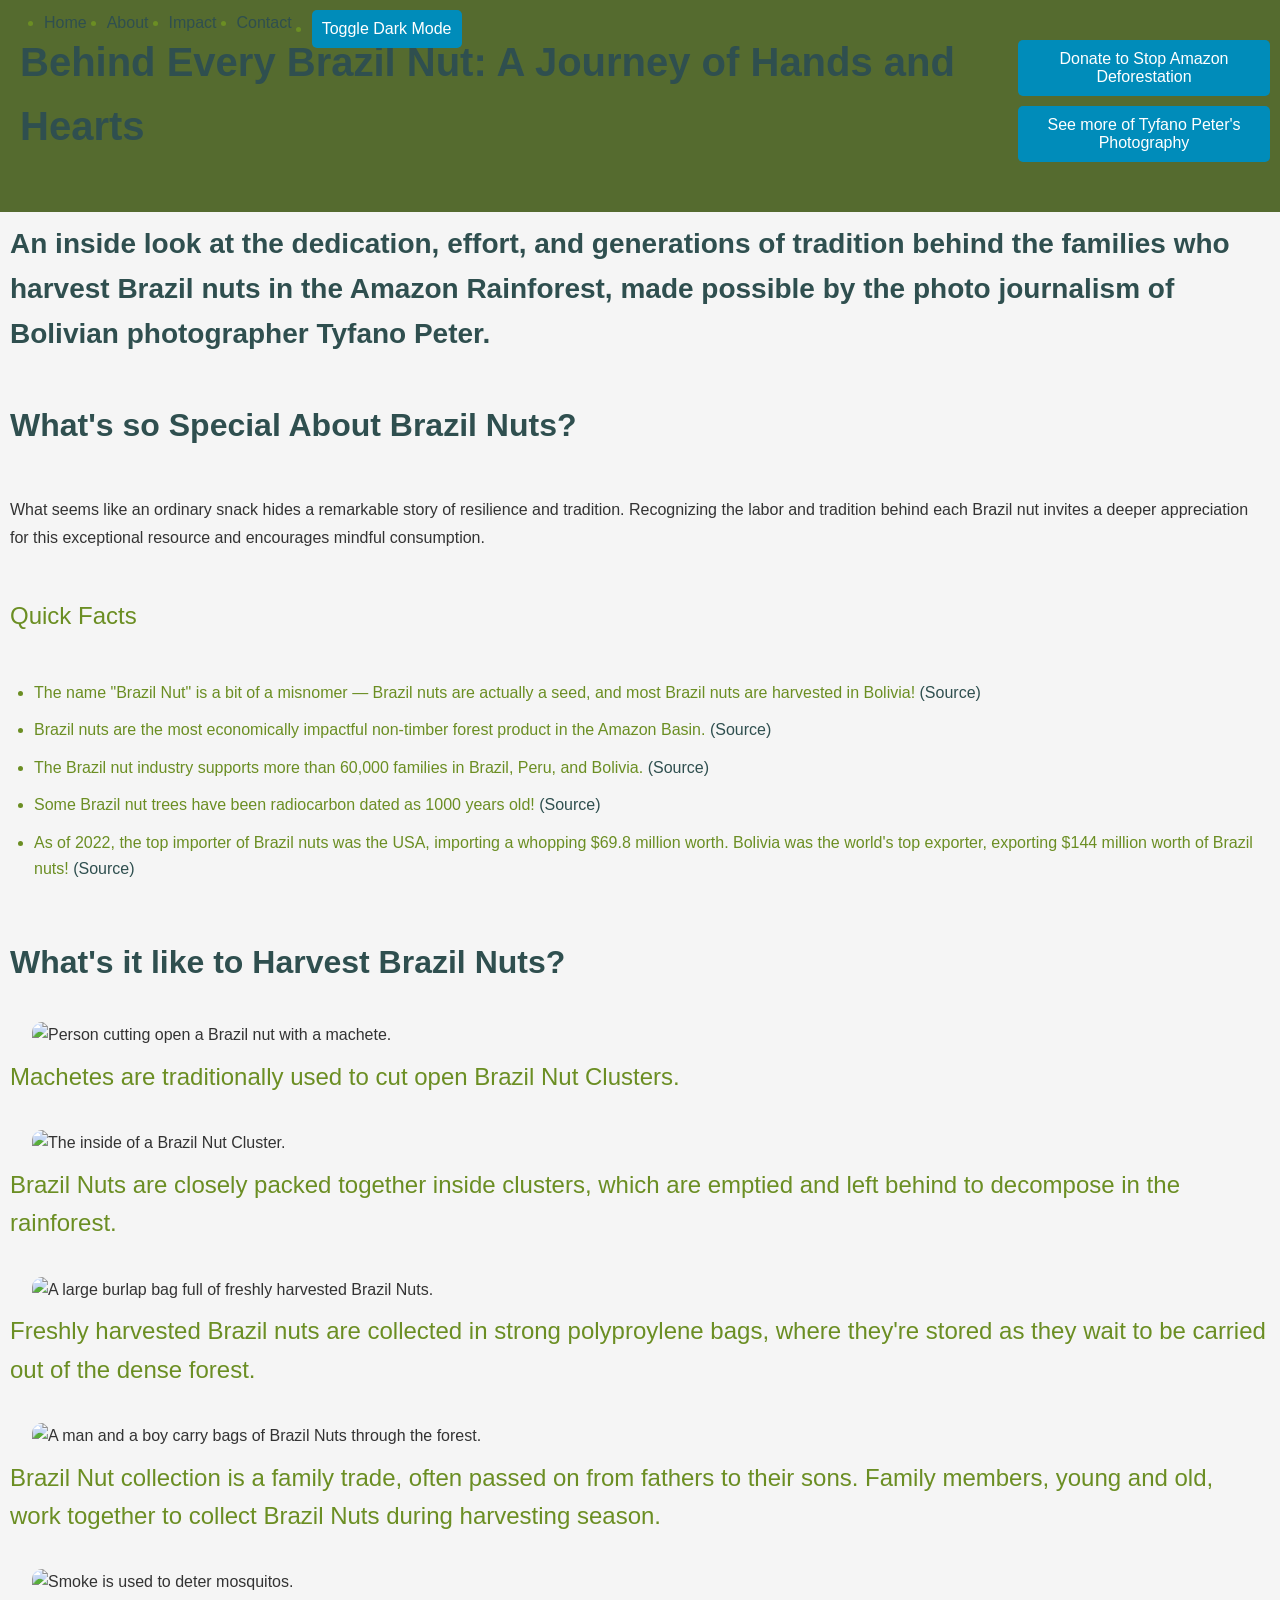
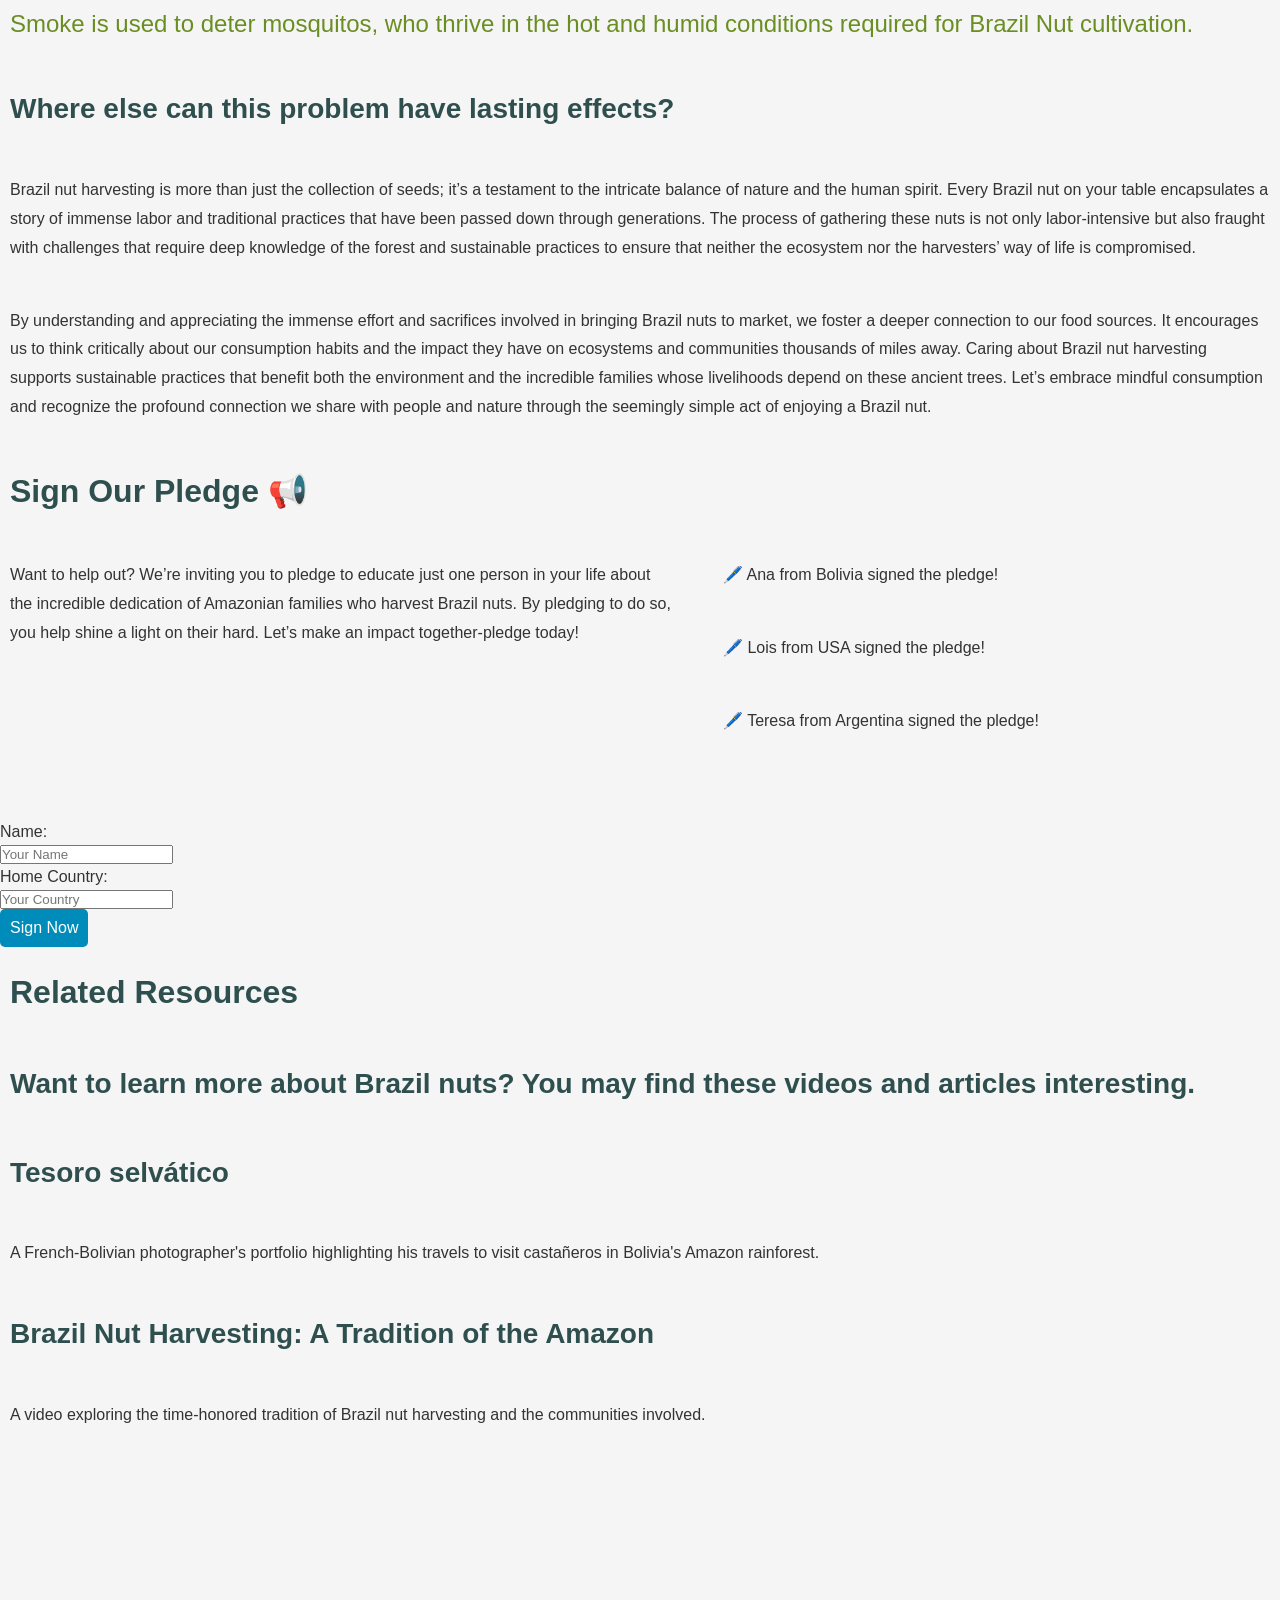
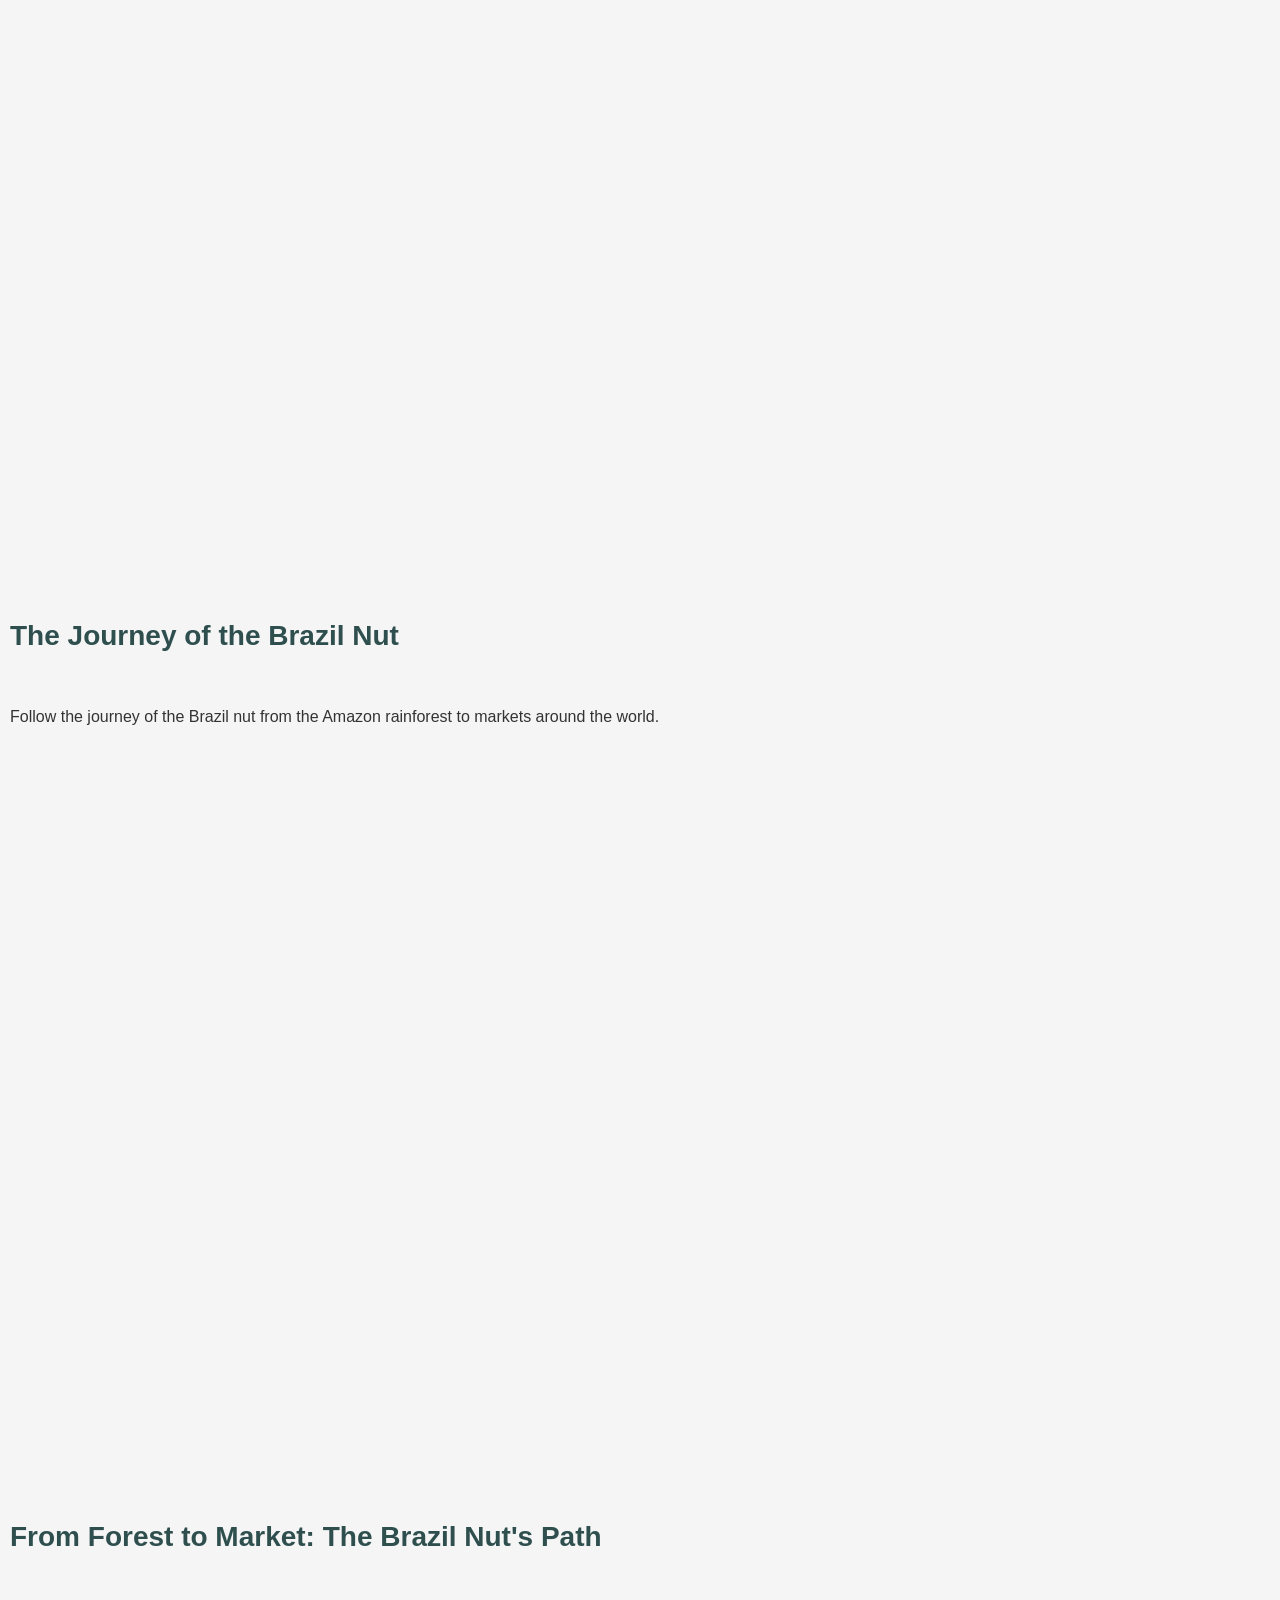
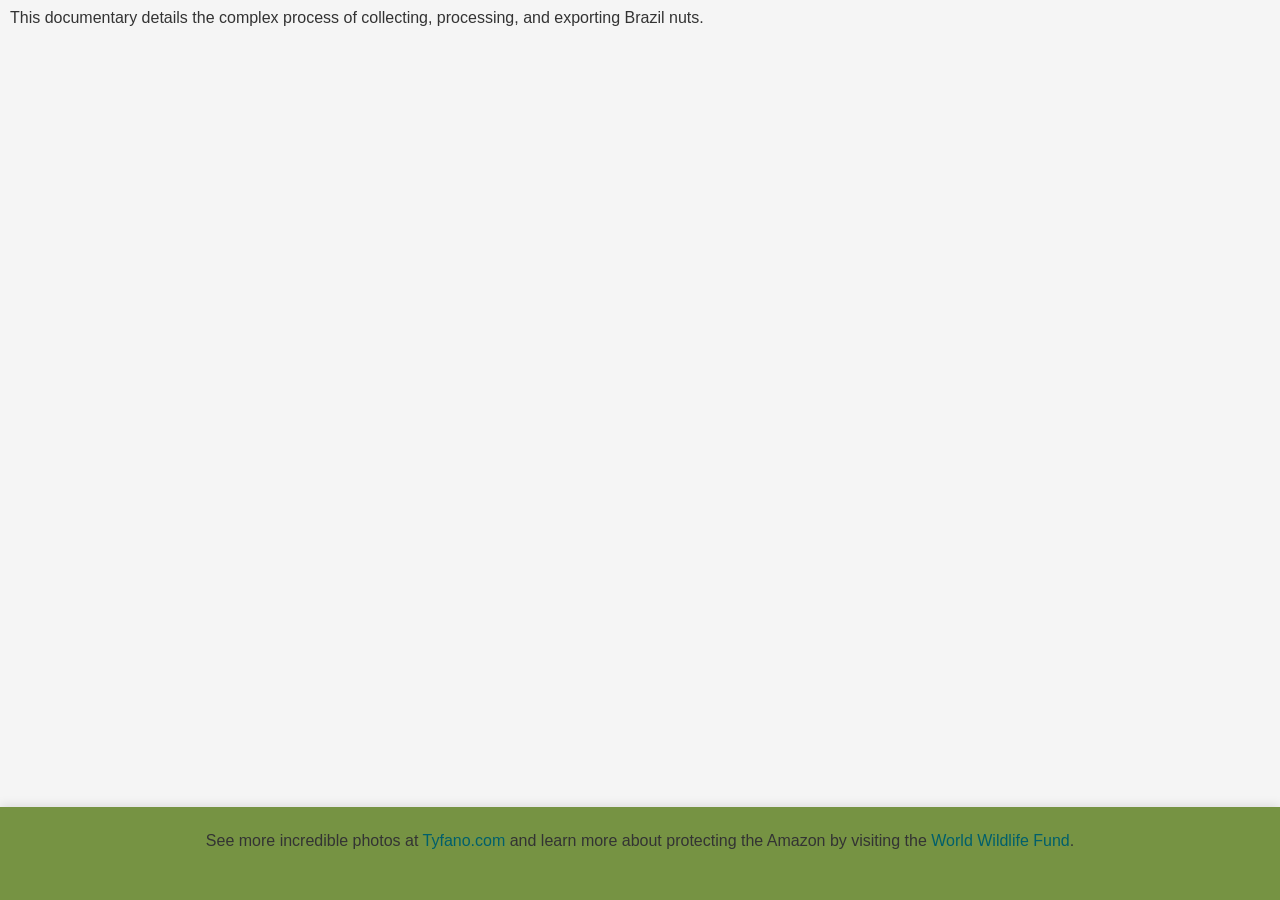
==== commit 48a32099: "Update index.html - adding more imagery This week, part of what students are learning about is manag" ====
--- a/index.html
+++ b/index.html
@@ -7,6 +7,7 @@
     <link href="reset.css" rel="stylesheet" type="text/css" />
     <link rel="stylesheet" href="styles.css">
 </head>
+
 <body>
     <div class="navbar">
         <ul>
@@ -59,37 +60,39 @@
         </li>
     </ul>
 
-</body>
-</html>
-
-    <!--- Impact --->
-    <h2 id="interesting">Impact!</h2>
+    <!--- Detailed Look --->
+    <h2 id="interesting">What's it like to Harvest Brazil Nuts?</h2>
 
     <img src="img/boleando cutting open w machete.jpg" class="constrained-img"  alt="Person cutting open a Brazil nut with a machete." />
-    <h5>A man in Bolivia uses a machete to cut open a Brazil Nut Cluster. Photo credit: Tyfano Peter</h5>
-    <h3>Where can this problem have lasting effects?</h3>
-    <p>Why?
+    <h5>Machetes are traditionally used to cut open Brazil Nut Clusters.</h5>
+
+    <img src="img/a look inside a brazil nut .jpg" class="constrained-img"  alt="The inside of a Brazil Nut Cluster." />
+    <h5>Brazil Nuts are closely packed together inside clusters, which are emptied and left behind to decompose in the rainforest.</h5>
+
+    <img src="img/big bag of brazil nuts color.jpg" class="constrained-img"  alt="A large burlap bag full of freshly harvested Brazil Nuts." />
+    <h5>Freshly harvested Brazil nuts are collected in strong polyproylene bags, where they're stored as they wait to be carried out of the dense forest.</h5>
+   
+    <img src="/img/man and boy with backpacks.jpg" class="constrained-img"  alt="A man and a boy carry bags of Brazil Nuts through the forest." />
+    <h5>Brazil Nut collection is a family trade, often passed on from fathers to their sons. Family members, young and old, work together to collect Brazil Nuts during harvesting season.</h5>
+    
+    <img src="/img/boleando with humo para los moquitos Large.jpeg" class="constrained-img"  alt="Smoke is used to deter mosquitos." />
+    <h5>Smoke is used to deter mosquitos, who thrive in the hot and humid conditions required for Brazil Nut cultivation.</h5>
+    
+    <!--- Impact ---> 
+    <h3>Where else can this problem have lasting effects?</h3>
+    <p>Brazil nut harvesting is more than just the collection of seeds; it’s a testament to the intricate balance of nature and the human spirit. Every Brazil nut on your table encapsulates a story of immense labor and traditional practices that have been passed down through generations. The process of gathering these nuts is not only labor-intensive but also fraught with challenges that require deep knowledge of the forest and sustainable practices to ensure that neither the ecosystem nor the harvesters’ way of life is compromised.
+    </p>
+    <p>By understanding and appreciating the immense effort and sacrifices involved in bringing Brazil nuts to market, we foster a deeper connection to our food sources. It encourages us to think critically about our consumption habits and the impact they have on ecosystems and communities thousands of miles away. Caring about Brazil nut harvesting supports sustainable practices that benefit both the environment and the incredible families whose livelihoods depend on these ancient trees. Let’s embrace mindful consumption and recognize the profound connection we share with people and nature through the seemingly simple act of enjoying a Brazil nut.
     </p>
 
-    <img src="img/big bag of brazil nuts color.jpg" class="constrained-img"  alt="A large burlap bag full of freshly harvested Brazil Nuts." />
-    <h5>A freshly harvested bag of Brazil nuts sits in the Amazon rainforest. Photo credit: Tyfano Peter</h5>
-    <h3>Where else can this problem have lasting effects?</h3>
-    <p>Why?
-    </p>
-
-    <img src="" />
-    <h3>Where else else can this problem have lasting effects?</h3>
-    <p>Why?
-    </p>
-
-    <!--- Petition ---> 
+    <!--- Pledge ---> 
     <div class="petition" id="petition">
 
         <h2>Sign Our Pledge 📢</h2>
         <div class="petition-container">
     
           <div class="petition-para">
-            <p>Want to help out? We’re inviting you to pledge to educate just one person in your life about the incredible dedication of Amazonian families who harvest Brazil nuts. By pledging to do so, you help shine a light on their hard. Let’s make an impact together-pledge today!”</p>
+            <p>Want to help out? We’re inviting you to pledge to educate just one person in your life about the incredible dedication of Amazonian families who harvest Brazil nuts. By pledging to do so, you help shine a light on their hard. Let’s make an impact together-pledge today!</p>
           </div>
     
           <div class="signatures">
@@ -108,17 +111,13 @@
             <label for="country">Home Country:</label>
             <input type="text" id="country" name="country" placeholder="Your Country">
 
+            <button id="sign-now-button" type="submit">Sign Now</button>
         </form>
-
-        <!--- Sign Now Button --->
-        <button id="sign-now-button" type="submit" form="sign-petition">Sign Now</button>
-
     </div>
 
     <!--- Resources ---> 
     <h2>Related Resources</h2>
     <h3>Want to learn more about Brazil nuts? You may find these videos and articles interesting.</h3>
-
 
     <article>
         <h3><a href="https://tyfano.com/castaneros" target="_blank">Tesoro selvático</a></h3>
@@ -157,7 +156,7 @@
             <a href="https://www.worldwildlife.org/stories/3-ways-you-can-help-protect-the-amazon" target="_blank">World Wildlife Fund</a>.
         </p>
     </div>
-    <script src="index.js"></script>
+
+    <script src="script.js"></script>
 </body>
-
 </html>
--- a/styles.css
+++ b/styles.css
@@ -163,6 +163,25 @@
     background-color: #005f6b; /* Darker teal on hover */
 }
 
+/* Petition Styling */
+.petition-container {
+    display: flex;
+    flex-direction: row;
+    gap: 20px;
+    width: 100%; /* Ensure it spans the full width of its container */
+    padding-bottom: 50px;
+}
+
+.petition-para {
+    width: 55%;
+    padding-right: 10px;
+}
+
+.signatures {
+    width: 45%;
+    padding-right: 10px;
+}
+
 /* Video Container */
 .video-container {
     position: relative;
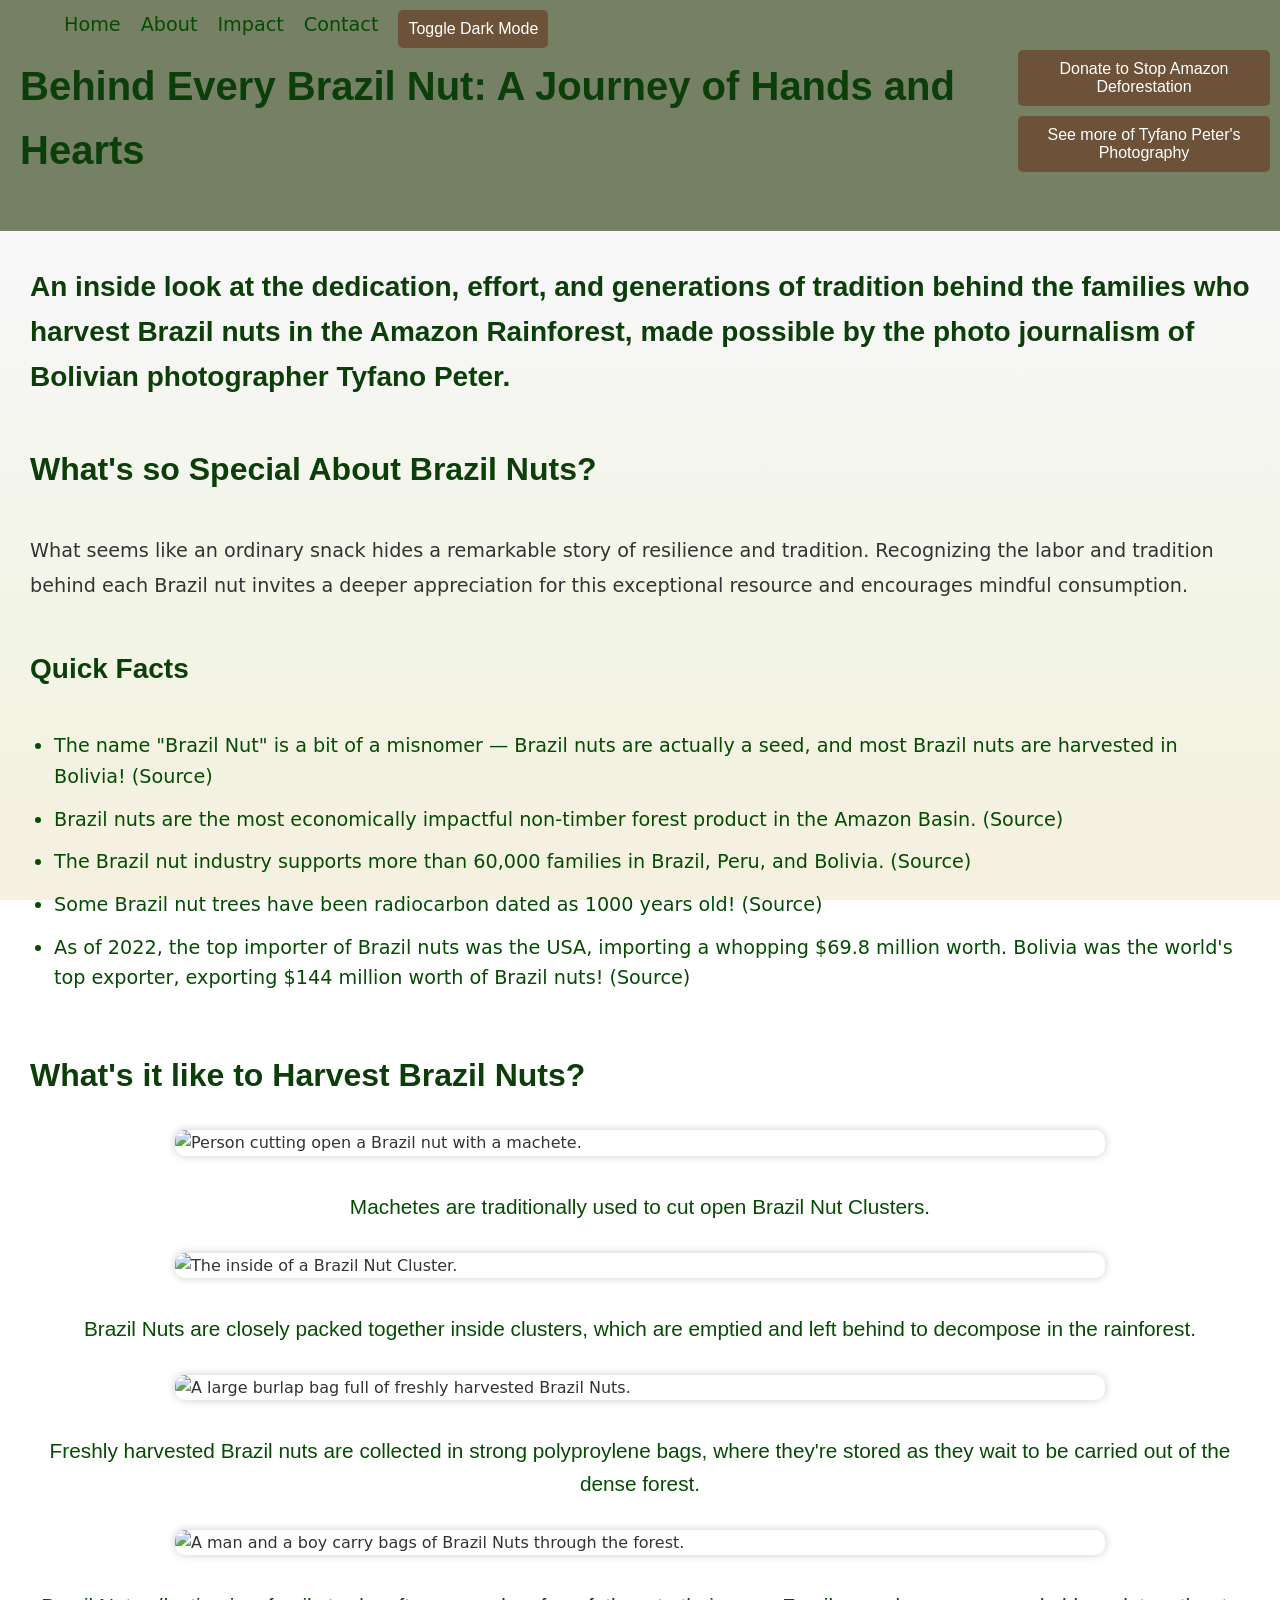
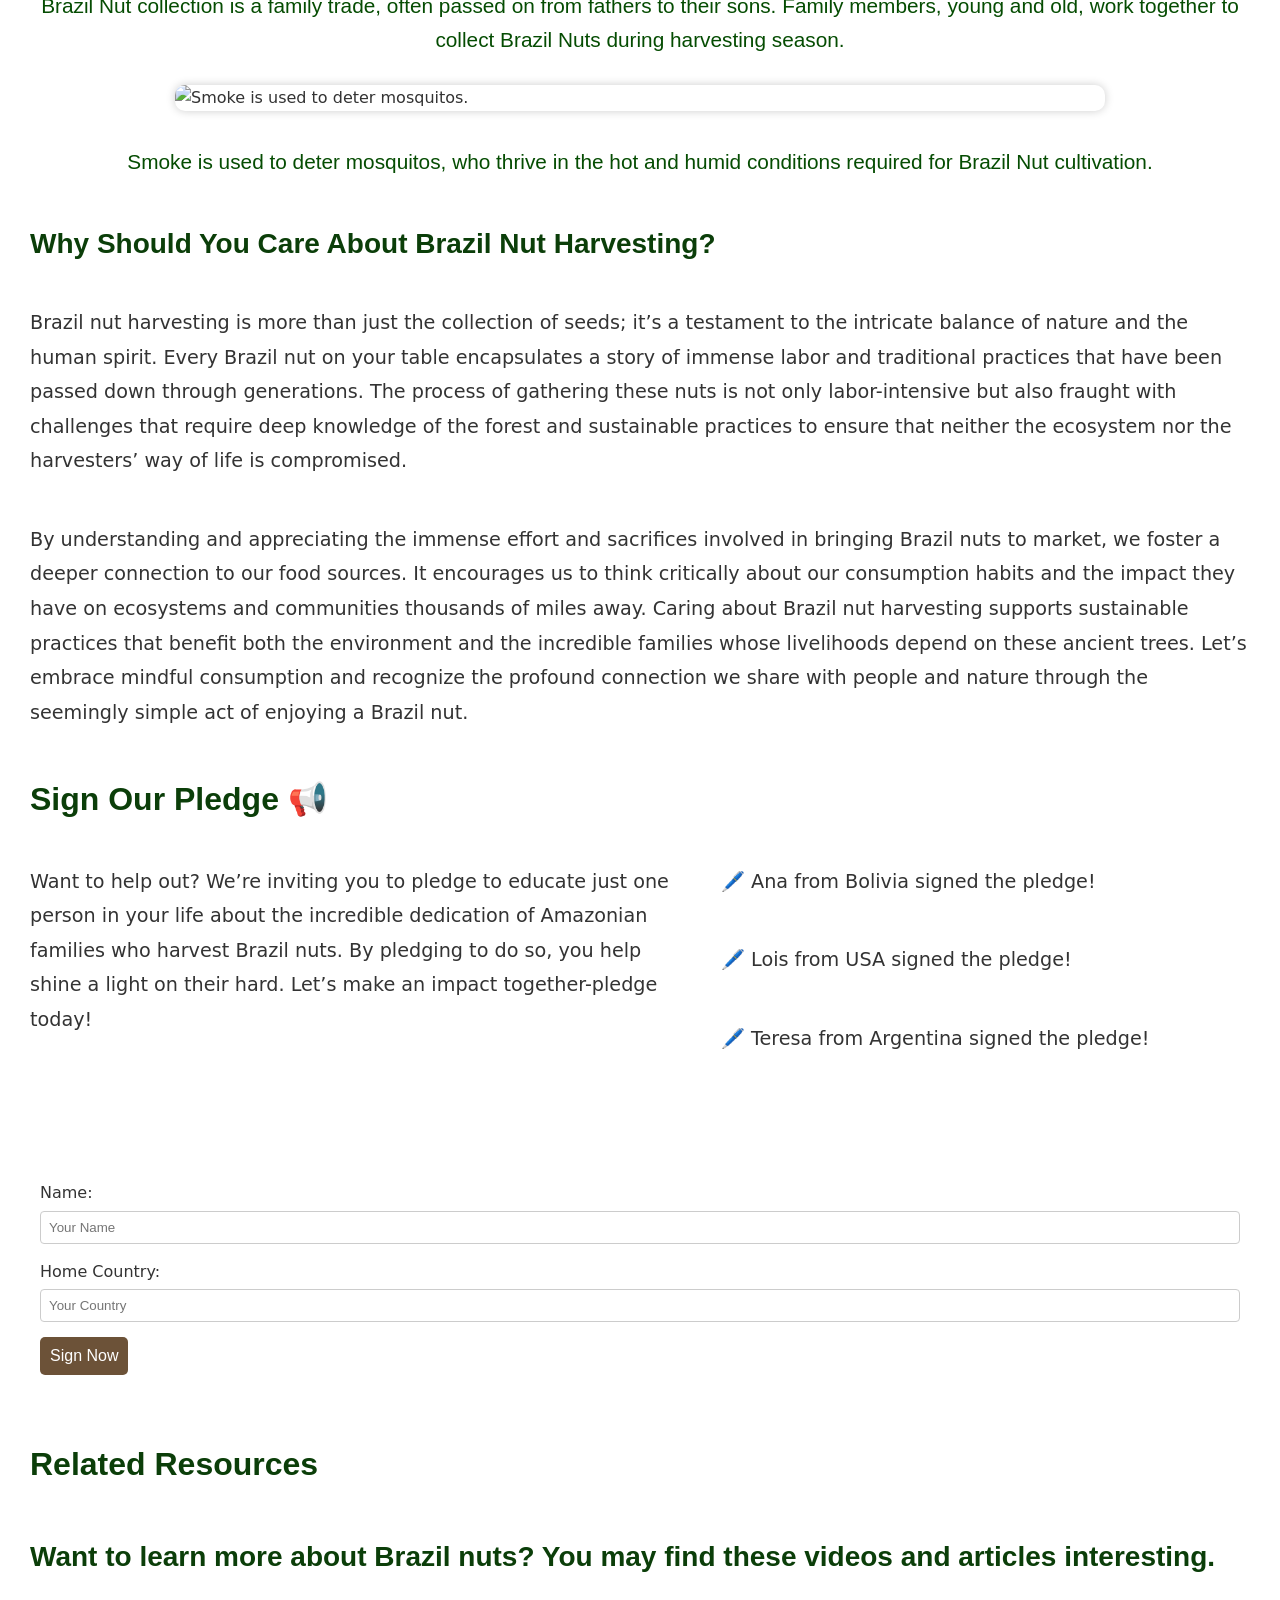
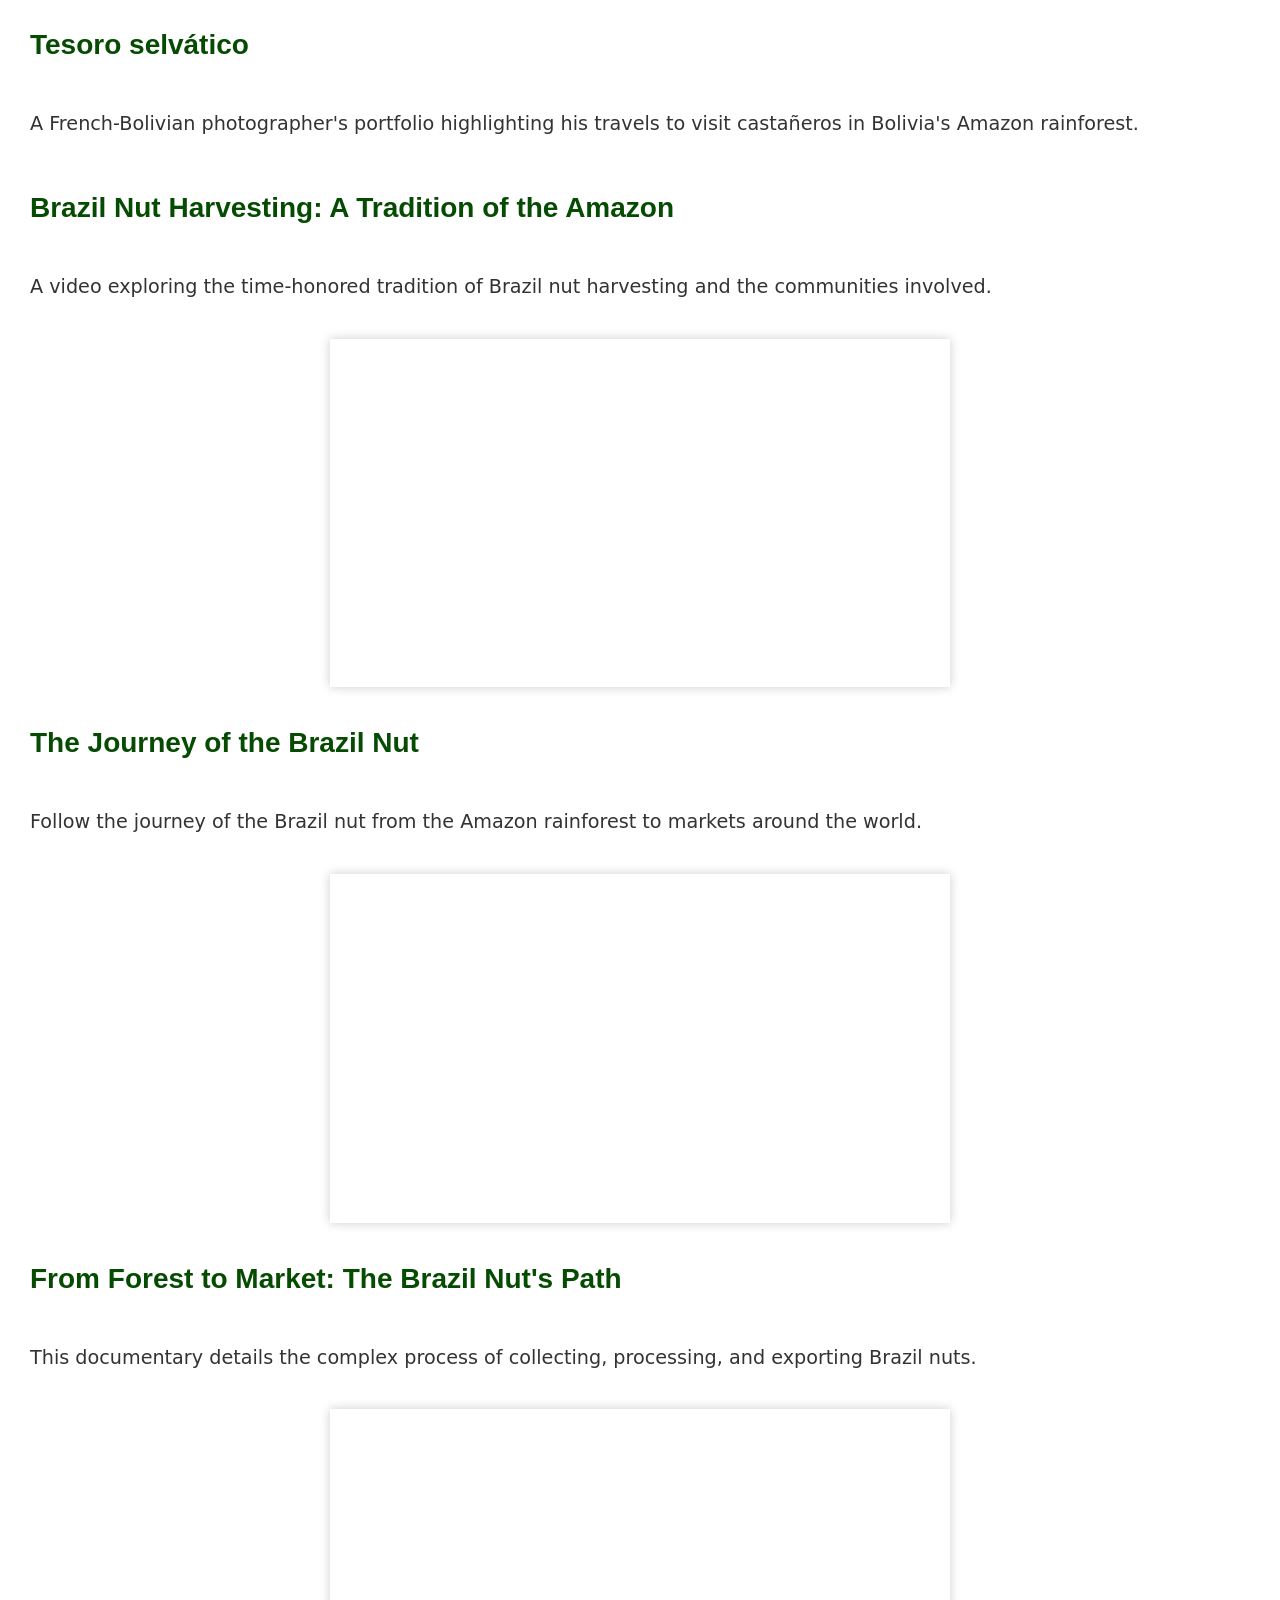
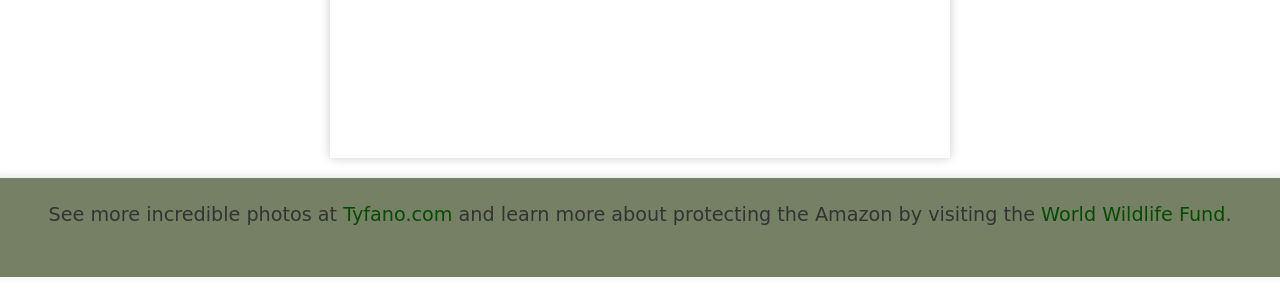
==== commit b3509a80: "Minor stylistic changes" ====
--- a/index.html
+++ b/index.html
@@ -36,7 +36,7 @@
     <h2>What's so Special About Brazil Nuts?</h2>
     <p>What seems like an ordinary snack hides a remarkable story of resilience and tradition. Recognizing the labor and tradition behind each Brazil nut invites a deeper appreciation for this exceptional resource and encourages mindful consumption.</p>
 
-    <h4>Quick Facts</h4>
+    <h3>Quick Facts</h3>
     <ul>
         <li>
             The name "Brazil Nut" is a bit of a misnomer — Brazil nuts are actually a seed, and most Brazil nuts are harvested in Bolivia!
@@ -63,23 +63,23 @@
     <!--- Detailed Look --->
     <h2 id="interesting">What's it like to Harvest Brazil Nuts?</h2>
 
-    <img src="img/boleando cutting open w machete.jpg" class="constrained-img"  alt="Person cutting open a Brazil nut with a machete." />
+    <img src="./images/boleando cutting open w machete.jpg" class="constrained-img"  alt="Person cutting open a Brazil nut with a machete." />
     <h5>Machetes are traditionally used to cut open Brazil Nut Clusters.</h5>
 
-    <img src="img/a look inside a brazil nut .jpg" class="constrained-img"  alt="The inside of a Brazil Nut Cluster." />
+    <img src="./images/a look inside a brazil nut .jpg" class="constrained-img"  alt="The inside of a Brazil Nut Cluster." />
     <h5>Brazil Nuts are closely packed together inside clusters, which are emptied and left behind to decompose in the rainforest.</h5>
 
-    <img src="img/big bag of brazil nuts color.jpg" class="constrained-img"  alt="A large burlap bag full of freshly harvested Brazil Nuts." />
+    <img src="./images/big bag of brazil nuts color.jpg" class="constrained-img"  alt="A large burlap bag full of freshly harvested Brazil Nuts." />
     <h5>Freshly harvested Brazil nuts are collected in strong polyproylene bags, where they're stored as they wait to be carried out of the dense forest.</h5>
-   
-    <img src="/img/man and boy with backpacks.jpg" class="constrained-img"  alt="A man and a boy carry bags of Brazil Nuts through the forest." />
+
+    <img src="./images/man and boy with backpacks.jpg" class="constrained-img"  alt="A man and a boy carry bags of Brazil Nuts through the forest." />
     <h5>Brazil Nut collection is a family trade, often passed on from fathers to their sons. Family members, young and old, work together to collect Brazil Nuts during harvesting season.</h5>
-    
-    <img src="/img/boleando with humo para los moquitos Large.jpeg" class="constrained-img"  alt="Smoke is used to deter mosquitos." />
+
+    <img src="./images/boleando with humo para los moquitos Large.jpeg" class="constrained-img"  alt="Smoke is used to deter mosquitos." />
     <h5>Smoke is used to deter mosquitos, who thrive in the hot and humid conditions required for Brazil Nut cultivation.</h5>
-    
+        
     <!--- Impact ---> 
-    <h3>Where else can this problem have lasting effects?</h3>
+    <h3>Why Should You Care About Brazil Nut Harvesting?</h3>
     <p>Brazil nut harvesting is more than just the collection of seeds; it’s a testament to the intricate balance of nature and the human spirit. Every Brazil nut on your table encapsulates a story of immense labor and traditional practices that have been passed down through generations. The process of gathering these nuts is not only labor-intensive but also fraught with challenges that require deep knowledge of the forest and sustainable practices to ensure that neither the ecosystem nor the harvesters’ way of life is compromised.
     </p>
     <p>By understanding and appreciating the immense effort and sacrifices involved in bringing Brazil nuts to market, we foster a deeper connection to our food sources. It encourages us to think critically about our consumption habits and the impact they have on ecosystems and communities thousands of miles away. Caring about Brazil nut harvesting supports sustainable practices that benefit both the environment and the incredible families whose livelihoods depend on these ancient trees. Let’s embrace mindful consumption and recognize the profound connection we share with people and nature through the seemingly simple act of enjoying a Brazil nut.
--- a/styles.css
+++ b/styles.css
@@ -7,13 +7,14 @@
 
 /* Body Styles */
 body {
-    font-family: 'Montserrat', sans-serif;
-    background-color: #f5f5f5; /* Light earth tone */
+    font-family: 'Merriweather', 'Open Sans', system-ui, sans-serif;    
     color: #333;
     line-height: 1.6;
-    padding: 0;
+    padding: 20px;
     margin: 0;
-    background-image: url(''); /* Optional: Add a subtle texture or background image */
+    background-image: linear-gradient(to bottom, #ffffff, #f7f7f7, #f2f5e6, #f5f0e0);
+    background-repeat: no-repeat;
+    background-attachment: fixed;
 }
 
 /* Dark Mode Styles */
@@ -46,11 +47,12 @@
 
 /* Constrained Image Class */
 .constrained-img {
-    max-width: 95%; /* Ensures the image is never wider than its container */
+    max-width: 75%; /* Ensures the image is never wider than its container */
     height: auto;    /* Maintains the image's aspect ratio */
     display: block;  /* Ensures no unnecessary space below the image */
     margin: 0 auto;  /* Optional: centers the image horizontally if it's smaller than its container */
     border-radius: 10px; /* Optional: adds rounded corners for style */
+    box-shadow: 0 0 10px rgba(0, 0, 0, 0.2);
 }
 
 /* Link Styles */
@@ -61,24 +63,20 @@
 
 /* Pseudo-classes for links */
 a:link {
-    color: #2F4F4F; /* Deep forest green for default links */
-}
-
-a:visited {
-    color: #8B4513; /* Earthy brown for visited links */
+    color: #054c02; /* Deep forest green for default links */
 }
 
 a:hover {
-    color: #556B2F; /* Olive green on hover */
+    color: #066703; 
     text-decoration: underline;
 }
 
 a:active {
-    color: #8B0000; /* Dark red when active */
+    color: #8B0000;
 }
 
 .container {
-    width: 80%; /* This controls the width of your content */
+    width: 70%; /* This controls the width of your content */
     margin: 0 auto; /* Centers the content horizontally */
     padding-left: 20px; /* Add padding for spacing from the sides */
     padding-right: 20px; /* Add padding for spacing from the sides */
@@ -92,14 +90,65 @@
     padding: 60px 0;
 }
 
+/* Header Styling */
+.header-container {
+    background-color: #758064; 
+    color: #FFF;
+    padding: 20px 10px; /* Adjusted padding */
+    margin: -20px -20px 0 -20px;
+    display: flex;
+    justify-content: space-between;
+    align-items: center;
+}
+
+.header-item:nth-of-type(1) {
+    flex: 4; /* Gives more space to the title */
+    text-align: left;
+}
+
+.header-item:nth-of-type(2) {
+    flex: 1; /* Less space for the buttons */
+    text-align: right;
+}
+
+/* Navigation Bar Styling */
+.navbar ul {
+    list-style-type: none;
+    overflow: hidden;
+    position: absolute;
+    top: 0;
+    width: 100%;
+    margin-bottom: 20px; 
+}
+
+.navbar li {
+    list-style-type: none; /* Remove the bullet points */
+    float: left; 
+    margin: 0 10px; 
+}
+
+.navbar a {
+    display: block;
+    text-decoration: none;
+    color: #054c02; 
+    text-align: center;
+    padding: 0px;
+}
+
+.navbar a:hover {
+    color: #f5f5f5; 
+}
+
 /* Heading Styles */
 h1, h2, h3, h4, h5, h6 {
-    font-family: 'Montserrat', sans-serif;
+    font-family: 'Lato', sans-serif;
     font-weight: 600;
-    color: #2F4F4F; /* Dark forest green for sleek look */
-    margin-bottom: 1.5rem;
-    padding: 10px;
-}
+    color: #0b3e09;
+    margin-top: 1.5rem;
+    margin-bottom: 1.2rem;
+    padding: 10px;
+}
+
 
 /* Specific heading styles */
 h1 {
@@ -115,14 +164,15 @@
 }
 
 h4, h5, h6 {
-    font-size: 1.5rem;
-    font-weight: 400;
-    color: #6B8E23; /* Earthy green for smaller headings */
+    font-size: 1.3rem;
+    font-weight: 500;
+    color: #054c02; 
+    text-align: center;
 }
 
 /* Paragraph Styles */
 p {
-    font-size: 1rem;
+    font-size: 1.2rem;
     color: #333333;
     margin-bottom: 1.5rem;
     line-height: 1.8; 
@@ -138,15 +188,15 @@
 }
 
 ol li, ul li {
-    color: #6B8E23; 
-    font-size: 1rem;
+    color: #054c02;; 
+    font-size: 1.2rem;
     margin-bottom: 0.75rem;
     list-style-type: disc;
 }
 
 /* Button Styling */
 button {
-    background-color: #008CBA;
+    background-color: #6c5238;
     border: none;
     color: white;
     font-size: 16px;
@@ -157,18 +207,18 @@
     transition: background-color 0.3s ease;
     margin-bottom: 10px; 
     padding: 10px;
-}
-
-button:hover {
-    background-color: #005f6b; /* Darker teal on hover */
-}
-
-/* Petition Styling */
+  }
+  
+  button:hover {
+    background-color: #786C3B; 
+  }
+
+/* Form Styling */
 .petition-container {
     display: flex;
     flex-direction: row;
     gap: 20px;
-    width: 100%; /* Ensure it spans the full width of its container */
+    width: 100%; 
     padding-bottom: 50px;
 }
 
@@ -182,88 +232,69 @@
     padding-right: 10px;
 }
 
+input.error {
+    border-style: solid;
+    border-width: 2px;
+    border-color: red;
+    background:pink;
+  }
+
 /* Video Container */
 .video-container {
     position: relative;
-    width: 100%;
-    padding-bottom: 56.25%; /* 16:9 aspect ratio */
+    width: 50%; 
+    padding-bottom: 28.13%;
     height: 0;
     overflow: hidden;
-    margin: 20px auto; /* Adds margin and centers the video */
-}
-
-/* Responsive Video */
+    margin: 20px auto;
+    box-shadow: 0 0 10px rgba(0, 0, 0, 0.2);
+}
+
 .constrained-video {
     position: absolute;
     top: 0;
     left: 0;
     width: 100%;
     height: 100%;
-    border: none; /* Remove any default borders */
-}
-
-.header-container {
-    background-color: #556B2F; /* Olive green */
-    color: #FFF;
-    padding: 20px 10px; /* Adjusted padding */
-    display: flex;
-    justify-content: space-between;
-    align-items: center;
-}
-
-.header-item:nth-of-type(1) {
-    flex: 4; /* Gives more space to the title */
-    text-align: left;
-}
-
-.header-item:nth-of-type(2) {
-    flex: 1; /* Less space for the buttons */
-    text-align: right;
-}
-
-/* Navigation Bar Styling */
-.navbar ul {
-    list-style-type: none;
-    overflow: hidden;
-    position: fixed;
-    top: 0;
-    width: 100%;
-    margin-bottom: 20px; /* Adjusted margin-bottom */
-}
-
-.navbar li {
-    float: left; /* Align list items to the left */
-    margin: 0 10px; /* Margin around each list item */
-}
-
-.navbar a {
-    display: block;
-    text-decoration: none;
-    color: #2F4F4F; /* Deep forest green for links */
-    text-align: center;
-    padding: 0px; /* Padding around links */
-}
-
-.navbar a:hover {
-    background-color: #f5f5f5; /* Light earth tone on hover */
+}
+
+/* Form Styling */
+#sign-petition {
+    padding: 20px; /* Spacing inside the form */
+    border-radius: 8px; /* Rounded corners for the form */
+    margin: 20px 0; /* Vertical spacing around the form */
+} 
+
+#sign-petition label {
+    display: block; /* Makes the label take up the full width */
+    margin-bottom: 5px; /* Space below each label */
+    color: #333; /* Dark color for text */
+    font-size: 16px; /* Slightly larger text for readability */
+}
+
+#sign-petition input[type="text"] {
+    width: 100%; /* Full width of the form */
+    padding: 8px; /* Comfortable padding inside the inputs */
+    margin-bottom: 15px; /* Space below each input field */
+    border: 1px solid #ccc; /* Subtle border for the inputs */
+    border-radius: 4px; /* Slightly rounded borders for the inputs */
 }
 
 /* Footer Styling */
 .footer {
-    position: relative; 
-    width: 100%;
-    background-color: #769343; 
+    background-color: #758064;
     color: white;
     text-align: center;
-    padding: 10px 0; 
-    margin: 0;
-    font-size: 1rem;
-    box-shadow: 0 -2px 10px rgba(0, 0, 0, 0.1); 
+    padding: 10px;
+    margin: 0 -30px; /* Add this line to extend the footer to the left and right */
+    padding: 10px 20px; /* Update the padding to account for the negative margin */
+    box-shadow: 0 -2px 10px rgba(0, 0, 0, 0.1);
+    box-sizing: border-box;
 }
 
 /* Footer Links */
 .footer a {
-    color: #005f6b; 
+    color: #054c02; 
     text-decoration: none;
 }
 
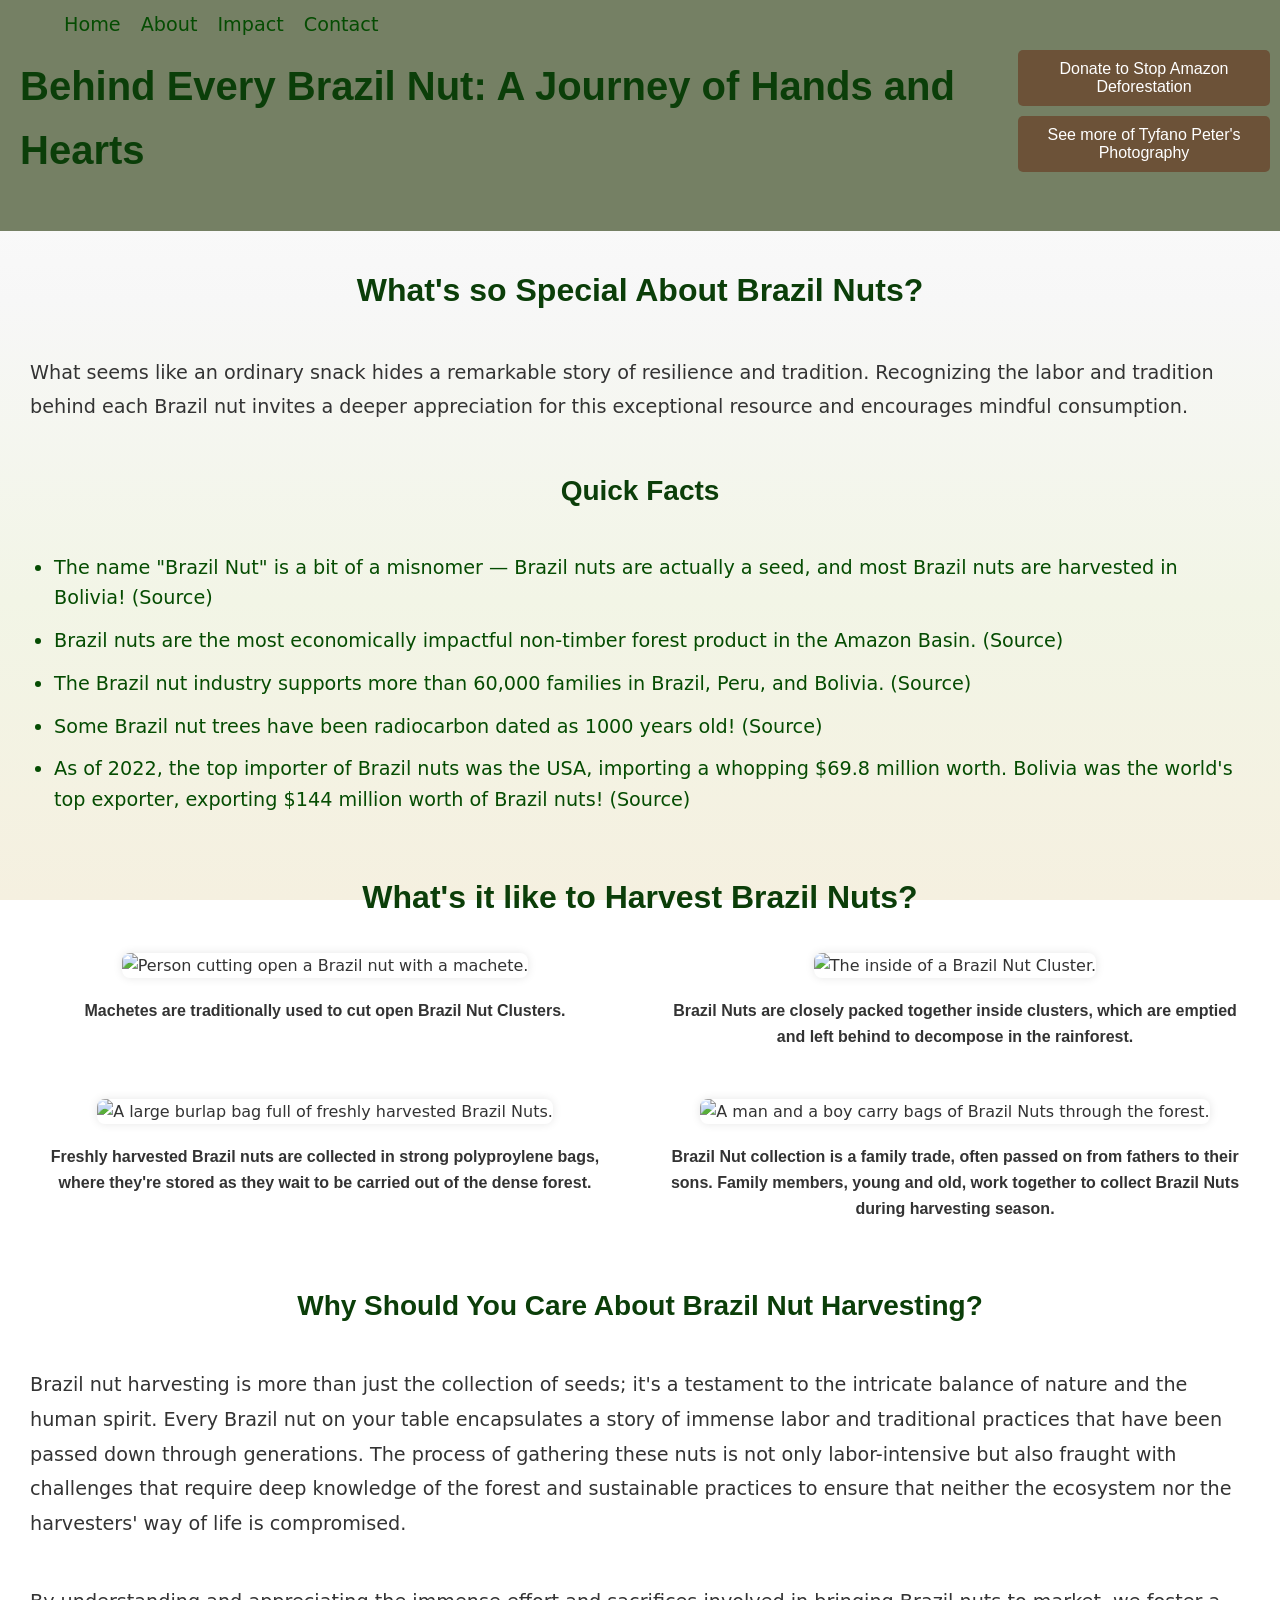
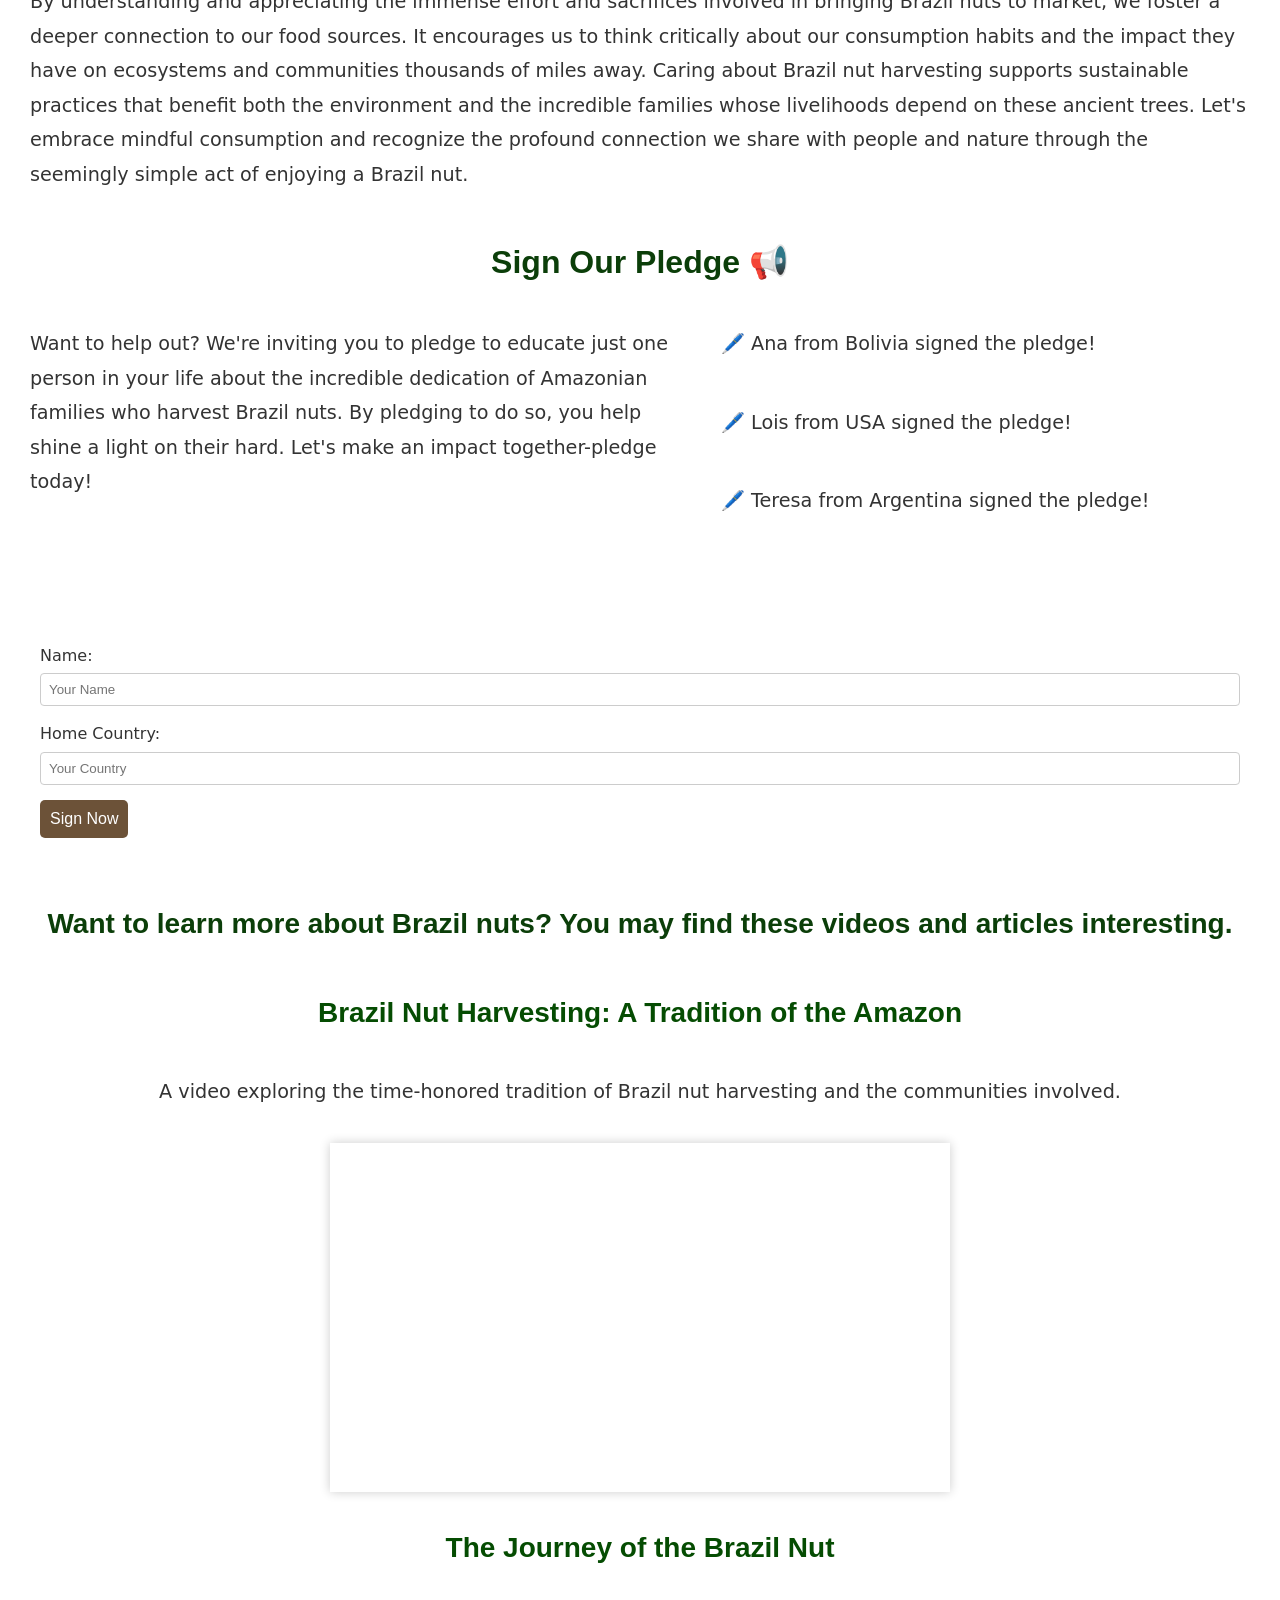
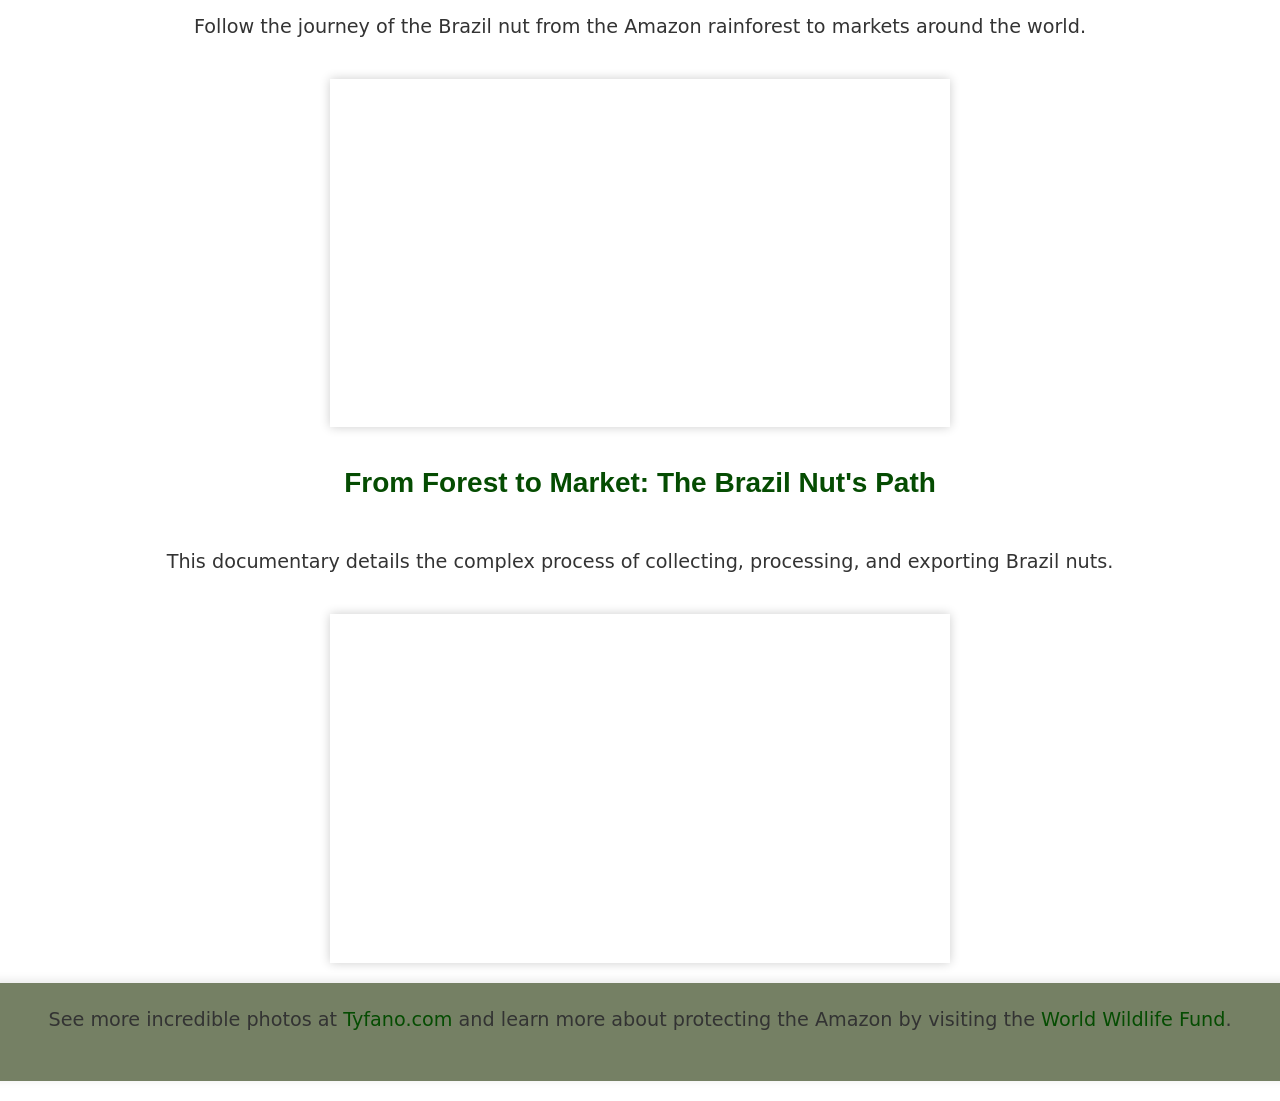
==== commit e99feb9e: "This week students learned about adding animations and modals" ====
--- a/index.html
+++ b/index.html
@@ -15,7 +15,6 @@
             <li><a href="#about">About</a></li>
             <li><a href="#impact">Impact</a></li>
             <li><a href="#contact">Contact</a></li>
-            <li ><button id="theme-button">Toggle Dark Mode</button></li>
         </ul>
     </div>
 
@@ -30,69 +29,77 @@
         </div>
     </div>
     
-    <h3>An inside look at the dedication, effort, and generations of tradition behind the families who harvest Brazil nuts in the Amazon Rainforest, made possible by the photo journalism of Bolivian photographer Tyfano Peter.</h3>
-
     <!--- About --->
     <h2>What's so Special About Brazil Nuts?</h2>
     <p>What seems like an ordinary snack hides a remarkable story of resilience and tradition. Recognizing the labor and tradition behind each Brazil nut invites a deeper appreciation for this exceptional resource and encourages mindful consumption.</p>
 
-    <h3>Quick Facts</h3>
-    <ul>
-        <li>
-            The name "Brazil Nut" is a bit of a misnomer — Brazil nuts are actually a seed, and most Brazil nuts are harvested in Bolivia!
-            <a href="https://www.worldatlas.com/articles/top-brazil-nut-consuming-countries.html" target="_blank">(Source)</a>
-        </li>
-        <li>
-            Brazil nuts are the most economically impactful non-timber forest product in the Amazon Basin.
-            <a href="https://forestsnews.cifor.org/33554/brazil-nut-special-for-brazil-nuts-a-little-logging-may-go-a-long-way" target="_blank">(Source)</a>
-        </li>
-        <li>
-            The Brazil nut industry supports more than 60,000 families in Brazil, Peru, and Bolivia.
-            <a href="https://www.youtube.com/watch?v=Knek_H2dgYA" target="_blank">(Source)</a>
-        </li>
-        <li>
-            Some Brazil nut trees have been radiocarbon dated as 1000 years old!
-            <a href="https://www.researchgate.net/publication/250043185_How_old_are_large_Brazil-nut_trees_Bertholletia_excelsa_in_the_Amazon" target="_blank">(Source)</a>
-        </li>
-        <li>
-            As of 2022, the top importer of Brazil nuts was the USA, importing a whopping $69.8 million worth. Bolivia was the world's top exporter, exporting $144 million worth of Brazil nuts!
-            <a href="https://oec.world/en/profile/hs/freshdried-brazil-nuts" target="_blank">(Source)</a>
-        </li>
-    </ul>
+    <!--- Quick Facts --->
+    <div class="revealable">
+        <h3>Quick Facts</h3>
+        <ul>
+            <li>
+                The name "Brazil Nut" is a bit of a misnomer — Brazil nuts are actually a seed, and most Brazil nuts are harvested in Bolivia!
+                <a href="https://www.worldatlas.com/articles/top-brazil-nut-consuming-countries.html" target="_blank">(Source)</a>
+            </li>
+            <li>
+                Brazil nuts are the most economically impactful non-timber forest product in the Amazon Basin.
+                <a href="https://forestsnews.cifor.org/33554/brazil-nut-special-for-brazil-nuts-a-little-logging-may-go-a-long-way" target="_blank">(Source)</a>
+            </li>
+            <li>
+                The Brazil nut industry supports more than 60,000 families in Brazil, Peru, and Bolivia.
+                <a href="https://www.youtube.com/watch?v=Knek_H2dgYA" target="_blank">(Source)</a>
+            </li>
+            <li>
+                Some Brazil nut trees have been radiocarbon dated as 1000 years old!
+                <a href="https://www.researchgate.net/publication/250043185_How_old_are_large_Brazil-nut_trees_Bertholletia_excelsa_in_the_Amazon" target="_blank">(Source)</a>
+            </li>
+            <li>
+                As of 2022, the top importer of Brazil nuts was the USA, importing a whopping $69.8 million worth. Bolivia was the world's top exporter, exporting $144 million worth of Brazil nuts!
+                <a href="https://oec.world/en/profile/hs/freshdried-brazil-nuts" target="_blank">(Source)</a>
+            </li>
+        </ul>
+    </div>
 
     <!--- Detailed Look --->
-    <h2 id="interesting">What's it like to Harvest Brazil Nuts?</h2>
+    <div class="revealable">
+        <h2 id="interesting">What's it like to Harvest Brazil Nuts?</h2>
 
-    <img src="./images/boleando cutting open w machete.jpg" class="constrained-img"  alt="Person cutting open a Brazil nut with a machete." />
-    <h5>Machetes are traditionally used to cut open Brazil Nut Clusters.</h5>
-
-    <img src="./images/a look inside a brazil nut .jpg" class="constrained-img"  alt="The inside of a Brazil Nut Cluster." />
-    <h5>Brazil Nuts are closely packed together inside clusters, which are emptied and left behind to decompose in the rainforest.</h5>
-
-    <img src="./images/big bag of brazil nuts color.jpg" class="constrained-img"  alt="A large burlap bag full of freshly harvested Brazil Nuts." />
-    <h5>Freshly harvested Brazil nuts are collected in strong polyproylene bags, where they're stored as they wait to be carried out of the dense forest.</h5>
-
-    <img src="./images/man and boy with backpacks.jpg" class="constrained-img"  alt="A man and a boy carry bags of Brazil Nuts through the forest." />
-    <h5>Brazil Nut collection is a family trade, often passed on from fathers to their sons. Family members, young and old, work together to collect Brazil Nuts during harvesting season.</h5>
-
-    <img src="./images/boleando with humo para los moquitos Large.jpeg" class="constrained-img"  alt="Smoke is used to deter mosquitos." />
-    <h5>Smoke is used to deter mosquitos, who thrive in the hot and humid conditions required for Brazil Nut cultivation.</h5>
-        
+        <div class="photo-grid">
+            <div class="grid-item">
+                <img src="./images/boleando cutting open w machete.jpg" alt="Person cutting open a Brazil nut with a machete." class="grid-photo">
+                <h5>Machetes are traditionally used to cut open Brazil Nut Clusters.</h5>
+            </div>
+            <div class="grid-item">
+                <img src="./images/a look inside a brazil nut .jpg" alt="The inside of a Brazil Nut Cluster." class="grid-photo">
+                <h5>Brazil Nuts are closely packed together inside clusters, which are emptied and left behind to decompose in the rainforest.</h5>
+            </div>
+            <div class="grid-item">
+                <img src="./images/big bag of brazil nuts color.jpg" alt="A large burlap bag full of freshly harvested Brazil Nuts." class="grid-photo">
+                <h5>Freshly harvested Brazil nuts are collected in strong polyproylene bags, where they're stored as they wait to be carried out of the dense forest.</h5>
+            </div>
+            <div class="grid-item">
+                <img src="./images/man and boy with backpacks Large.jpeg" alt="A man and a boy carry bags of Brazil Nuts through the forest." class="grid-photo">
+                <h5>Brazil Nut collection is a family trade, often passed on from fathers to their sons. Family members, young and old, work together to collect Brazil Nuts during harvesting season.</h5>
+            </div>
+        </div>
+    </div>
     <!--- Impact ---> 
-    <h3>Why Should You Care About Brazil Nut Harvesting?</h3>
-    <p>Brazil nut harvesting is more than just the collection of seeds; it’s a testament to the intricate balance of nature and the human spirit. Every Brazil nut on your table encapsulates a story of immense labor and traditional practices that have been passed down through generations. The process of gathering these nuts is not only labor-intensive but also fraught with challenges that require deep knowledge of the forest and sustainable practices to ensure that neither the ecosystem nor the harvesters’ way of life is compromised.
-    </p>
-    <p>By understanding and appreciating the immense effort and sacrifices involved in bringing Brazil nuts to market, we foster a deeper connection to our food sources. It encourages us to think critically about our consumption habits and the impact they have on ecosystems and communities thousands of miles away. Caring about Brazil nut harvesting supports sustainable practices that benefit both the environment and the incredible families whose livelihoods depend on these ancient trees. Let’s embrace mindful consumption and recognize the profound connection we share with people and nature through the seemingly simple act of enjoying a Brazil nut.
-    </p>
+    <div class="revealable">
+        <h3>Why Should You Care About Brazil Nut Harvesting?</h3>
+        <p>Brazil nut harvesting is more than just the collection of seeds; it's a testament to the intricate balance of nature and the human spirit. Every Brazil nut on your table encapsulates a story of immense labor and traditional practices that have been passed down through generations. The process of gathering these nuts is not only labor-intensive but also fraught with challenges that require deep knowledge of the forest and sustainable practices to ensure that neither the ecosystem nor the harvesters' way of life is compromised.
+        </p>
+        <p>By understanding and appreciating the immense effort and sacrifices involved in bringing Brazil nuts to market, we foster a deeper connection to our food sources. It encourages us to think critically about our consumption habits and the impact they have on ecosystems and communities thousands of miles away. Caring about Brazil nut harvesting supports sustainable practices that benefit both the environment and the incredible families whose livelihoods depend on these ancient trees. Let's embrace mindful consumption and recognize the profound connection we share with people and nature through the seemingly simple act of enjoying a Brazil nut.
+        </p>
+    </div>
 
     <!--- Pledge ---> 
-    <div class="petition" id="petition">
+    <div class="petition revealable" id="petition">
 
         <h2>Sign Our Pledge 📢</h2>
         <div class="petition-container">
     
           <div class="petition-para">
-            <p>Want to help out? We’re inviting you to pledge to educate just one person in your life about the incredible dedication of Amazonian families who harvest Brazil nuts. By pledging to do so, you help shine a light on their hard. Let’s make an impact together-pledge today!</p>
+            <p>Want to help out? We're inviting you to pledge to educate just one person in your life about the incredible dedication of Amazonian families who harvest Brazil nuts. By pledging to do so, you help shine a light on their hard. Let's make an impact together-pledge today!</p>
           </div>
     
           <div class="signatures">
@@ -116,37 +123,33 @@
     </div>
 
     <!--- Resources ---> 
-    <h2>Related Resources</h2>
-    <h3>Want to learn more about Brazil nuts? You may find these videos and articles interesting.</h3>
-
-    <article>
-        <h3><a href="https://tyfano.com/castaneros" target="_blank">Tesoro selvático</a></h3>
-        <p>A French-Bolivian photographer's portfolio highlighting his travels to visit castañeros in Bolivia's Amazon rainforest.</p>
-    </article>
-    
-    <article>
-        <h3><a href="https://www.youtube.com/watch?v=TjZ0MC63kdw" target="_blank">Brazil Nut Harvesting: A Tradition of the Amazon</a></h3>
-        <p>A video exploring the time-honored tradition of Brazil nut harvesting and the communities involved.</p>
-        <div class="video-container">
-            <iframe class="constrained-video" src="https://www.youtube.com/embed/TjZ0MC63kdw" title="Brazil Nut Harvesting: A Tradition of the Amazon" frameborder="0" allow="accelerometer; autoplay; clipboard-write; encrypted-media; gyroscope; picture-in-picture" allowfullscreen></iframe>
-        </div>
-    </article>
-    
-    <article>
-        <h3><a href="https://www.youtube.com/watch?v=Knek_H2dgYA" target="_blank">The Journey of the Brazil Nut</a></h3>
-        <p>Follow the journey of the Brazil nut from the Amazon rainforest to markets around the world.</p>
-        <div class="video-container">
-            <iframe class="constrained-video" src="https://www.youtube.com/embed/Knek_H2dgYA" title="The Journey of the Brazil Nut" frameborder="0" allow="accelerometer; autoplay; clipboard-write; encrypted-media; gyroscope; picture-in-picture" allowfullscreen></iframe>
-        </div>
-    </article>
-    
-    <article>
-        <h3><a href="https://www.youtube.com/watch?v=alNL0z6dWAY" target="_blank">From Forest to Market: The Brazil Nut's Path</a></h3>
-        <p>This documentary details the complex process of collecting, processing, and exporting Brazil nuts.</p>
-        <div class="video-container">
-            <iframe class="constrained-video" src="https://www.youtube.com/embed/alNL0z6dWAY" title="From Forest to Market: The Brazil Nut's Path" frameborder="0" allow="accelerometer; autoplay; clipboard-write; encrypted-media; gyroscope; picture-in-picture" allowfullscreen></iframe>
-        </div>
-    </article>
+    <div class="revealable">
+        <h3>Want to learn more about Brazil nuts? You may find these videos and articles interesting.</h3>
+        
+        <article>
+            <h3><a href="https://www.youtube.com/watch?v=TjZ0MC63kdw" target="_blank">Brazil Nut Harvesting: A Tradition of the Amazon</a></h3>
+            <p style="text-align: center;">A video exploring the time-honored tradition of Brazil nut harvesting and the communities involved.</p>
+            <div class="video-container">
+                <iframe class="constrained-video" src="https://www.youtube.com/embed/TjZ0MC63kdw" title="Brazil Nut Harvesting: A Tradition of the Amazon" frameborder="0" allow="accelerometer; autoplay; clipboard-write; encrypted-media; gyroscope; picture-in-picture" allowfullscreen></iframe>
+            </div>
+        </article>
+        
+        <article>
+            <h3><a href="https://www.youtube.com/watch?v=Knek_H2dgYA" target="_blank">The Journey of the Brazil Nut</a></h3>
+            <p style="text-align: center;">Follow the journey of the Brazil nut from the Amazon rainforest to markets around the world.</p>
+            <div class="video-container">
+                <iframe class="constrained-video" src="https://www.youtube.com/embed/Knek_H2dgYA" title="The Journey of the Brazil Nut" frameborder="0" allow="accelerometer; autoplay; clipboard-write; encrypted-media; gyroscope; picture-in-picture" allowfullscreen></iframe>
+            </div>
+        </article>
+        
+        <article>
+            <h3><a href="https://www.youtube.com/watch?v=alNL0z6dWAY" target="_blank">From Forest to Market: The Brazil Nut's Path</a></h3>
+            <p style="text-align: center;">This documentary details the complex process of collecting, processing, and exporting Brazil nuts.</p>
+            <div class="video-container">
+                <iframe class="constrained-video" src="https://www.youtube.com/embed/alNL0z6dWAY" title="From Forest to Market: The Brazil Nut's Path" frameborder="0" allow="accelerometer; autoplay; clipboard-write; encrypted-media; gyroscope; picture-in-picture" allowfullscreen></iframe>
+            </div>
+        </article>
+    </div>
 
     <div class="footer">
         <p>
@@ -156,7 +159,19 @@
             <a href="https://www.worldwildlife.org/stories/3-ways-you-can-help-protect-the-amazon" target="_blank">World Wildlife Fund</a>.
         </p>
     </div>
+    
 
+    <!-- Modal -->
+    <div id="thanks-modal" class="modal">
+      <!-- Modal content -->
+      <div class="modal-content">
+        <div id="modal-text-container">
+          <p id="thanks-modal-content">Thank you for signing the petition!</p>
+          <button id="close-modal-button">Close</button>
+        </div>
+        <img src="./images/brazil nut tree in the sun Large.jpeg" alt="Celebration Image" class="modal-image">
+      </div>
+    </div>
     <script src="script.js"></script>
 </body>
 </html>
--- a/styles.css
+++ b/styles.css
@@ -17,34 +17,6 @@
     background-attachment: fixed;
 }
 
-/* Dark Mode Styles */
-.dark-mode {
-    background-color: #333; /* Dark background */
-    color: #f5f5f5; /* Light text color */
-}
-
-.dark-mode a {
-    color: #f5f5f5; /* Light link color */
-}
-
-.dark-mode h1, 
-.dark-mode h2, 
-.dark-mode h3, 
-.dark-mode h4, 
-.dark-mode h5, 
-.dark-mode h6 {
-    color: #f5f5f5; /* Light heading color */
-}
-
-.dark-mode button {
-    background-color: #444; /* Darker button background */
-    color: #f5f5f5; /* Light button text */
-}
-
-.dark-mode .navbar {
-    background-color: #444; /* Darker navbar background */
-}
-
 /* Constrained Image Class */
 .constrained-img {
     max-width: 75%; /* Ensures the image is never wider than its container */
@@ -157,10 +129,12 @@
 
 h2 {
     font-size: 2rem;
+    text-align: center; /* Centers all h2 elements */
 }
 
 h3 {
     font-size: 1.75rem;
+    text-align: center; /* Centers all h3 elements */
 }
 
 h4, h5, h6 {
@@ -272,6 +246,7 @@
     font-size: 16px; /* Slightly larger text for readability */
 }
 
+
 #sign-petition input[type="text"] {
     width: 100%; /* Full width of the form */
     padding: 8px; /* Comfortable padding inside the inputs */
@@ -301,3 +276,89 @@
 .footer a:hover {
     text-decoration: underline; 
 }
+
+/* Revealable Elements */
+.revealable {
+    position: relative;
+    transform: translateY(150px);
+    opacity: 0;
+    transition: all 2s ease;
+}
+
+.revealable.active {
+    transform: translateY(0px);
+    opacity: 1;
+}
+
+.photo-grid {
+    display: grid;
+    grid-template-columns: repeat(2, 1fr); /* Creates two equal columns */
+    gap: 20px; /* Space between grid items */
+    margin: 20px 0; /* Optional: Add some margin around the grid */
+}
+
+.grid-item {
+    text-align: center; /* Center-aligns the caption */
+}
+
+.grid-photo {
+    width: 100%; /* Ensures the images fill the grid cells */
+    height: auto; /* Maintains the aspect ratio */
+    border-radius: 8px; /* Optional: Adds rounded corners */
+    box-shadow: 0 0 10px rgba(0, 0, 0, 0.1); /* Optional: Adds a subtle shadow */
+}
+
+.grid-item h5 {
+    margin-top: 10px; /* Space between the image and caption */
+    font-size: 16px; /* Adjust font size to be more like h5 */
+    font-weight: bold; /* Make the text bold for emphasis */
+    color: #333; /* Adjust text color as needed */
+}
+
+/* the modal that covers the background and prevents user interactions */
+.modal {
+    display: none; /* hides the modal from view by default*/
+    position: fixed; /* keeps the modal in one place */
+    z-index: 2; /* positions the modal on top of all other elements on the screen */
+    left: 0;
+    top: 0;
+    width: 100%; /* Full width */
+    height: 100%; /* Full height */
+    background-color: rgba(0,0,0,0.4); /* 40% opacity black - other elements can still be seen */
+    flex-direction: column; /* these flexbox rules center the content on the screen */
+    align-items: center;
+    justify-content: center;
+  }
+  
+  /* box that contains all the content and images */
+  .modal-content {
+    background-color: #f7f7f7; /* Using the light color from body background gradient */
+    color: #333; /* Using the main text color from body */
+    text-align: center;
+    font-family: 'Merriweather', 'Open Sans', system-ui, sans-serif; /* Using the main font stack */
+    font-size: 2rem; /* Reduced from 3rem to be more proportional */
+    display: flex; /* adds flexbox to center all items */
+    justify-content: center;
+    align-items: center;
+    border-radius: 10px; /* Matching the constrained-img style */
+    box-shadow: 0 0 10px rgba(0, 0, 0, 0.2); /* Matching the constrained-img shadow */
+    padding: 20px;
+  }
+
+  .modal-image {
+    max-width: 300px; /* Constrains the image width */
+    height: auto; /* Maintains aspect ratio */
+    object-fit: contain; /* Ensures image isn't distorted */
+    margin-left: 20px; /* Adds space between text and image */
+  }
+  
+  #thanks-modal-content {
+    width: 20rem; /* sets a default width for the text container */
+  }
+  
+  #modal-text-container {
+    display: flex; /* adds flexbox to center the text and buttons (stretch feature) */
+    flex-direction: column;
+    align-items: center;
+    justify-content: center;
+  }
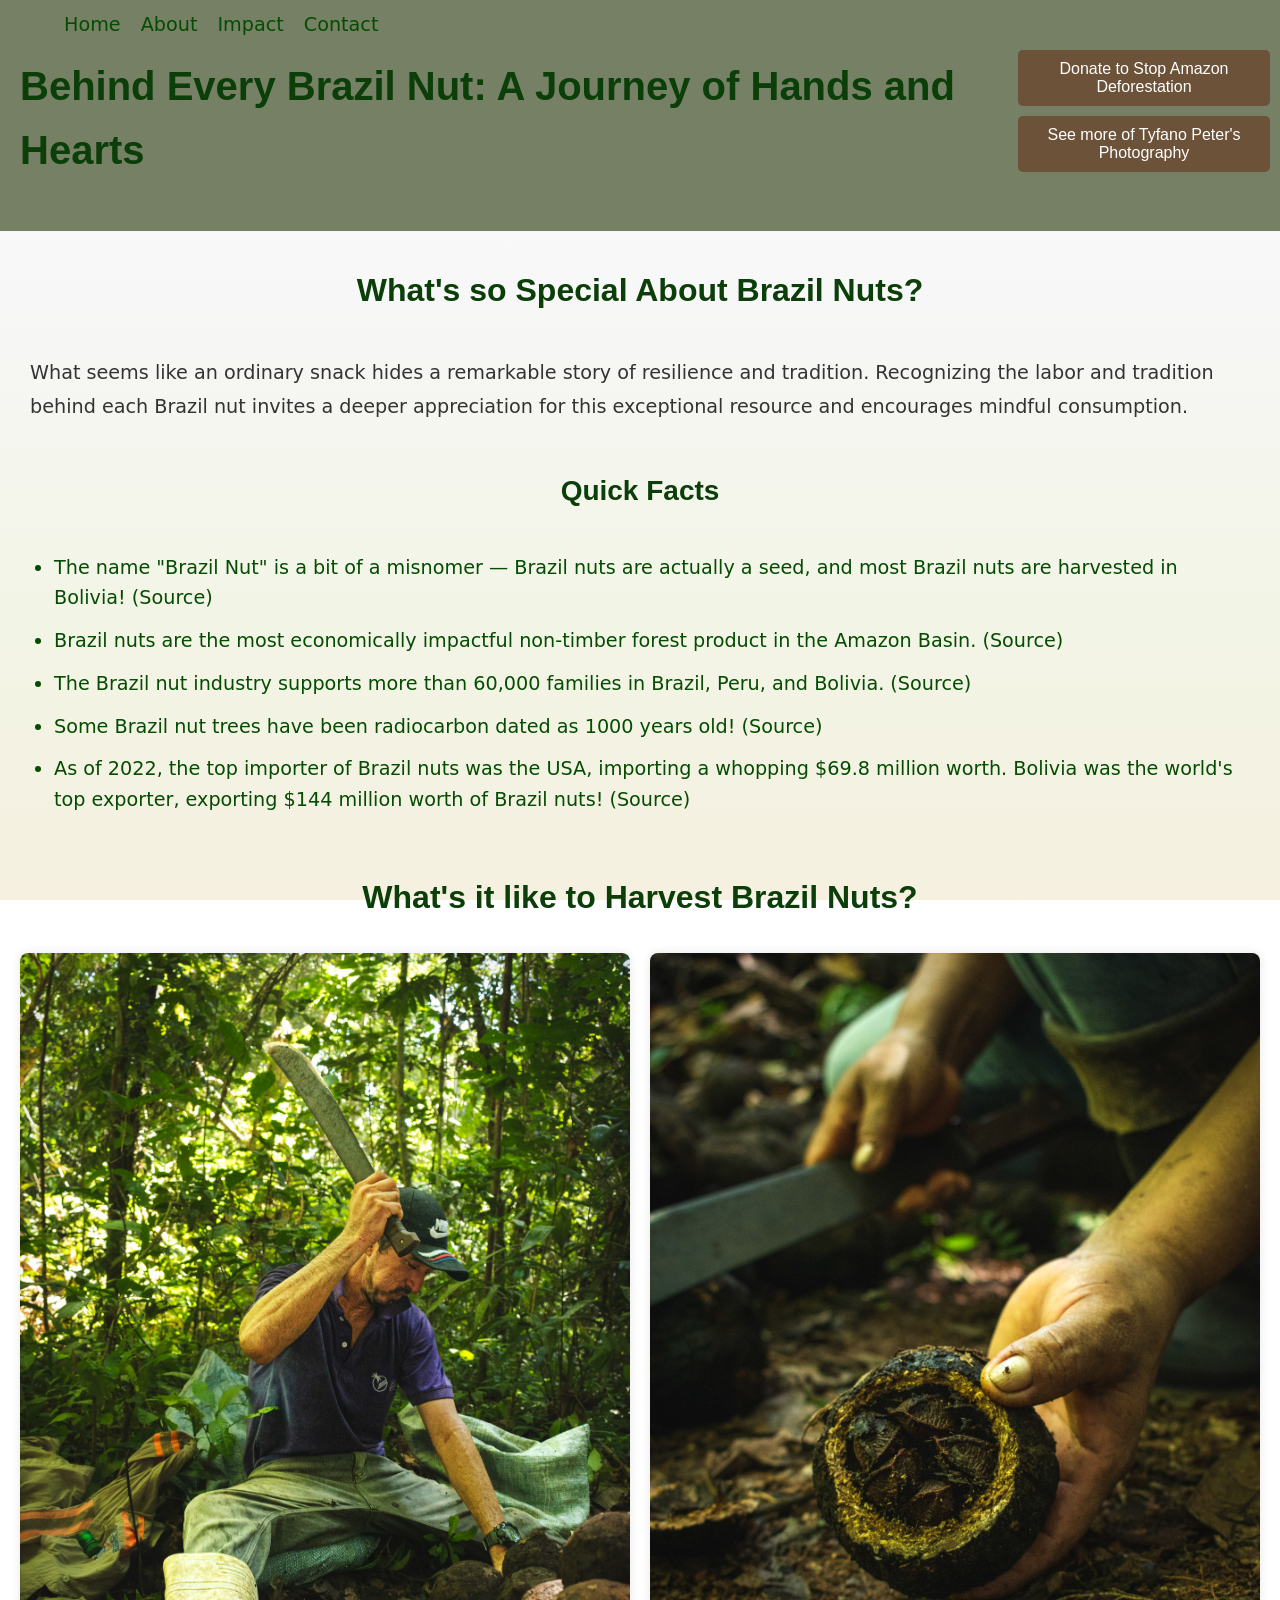
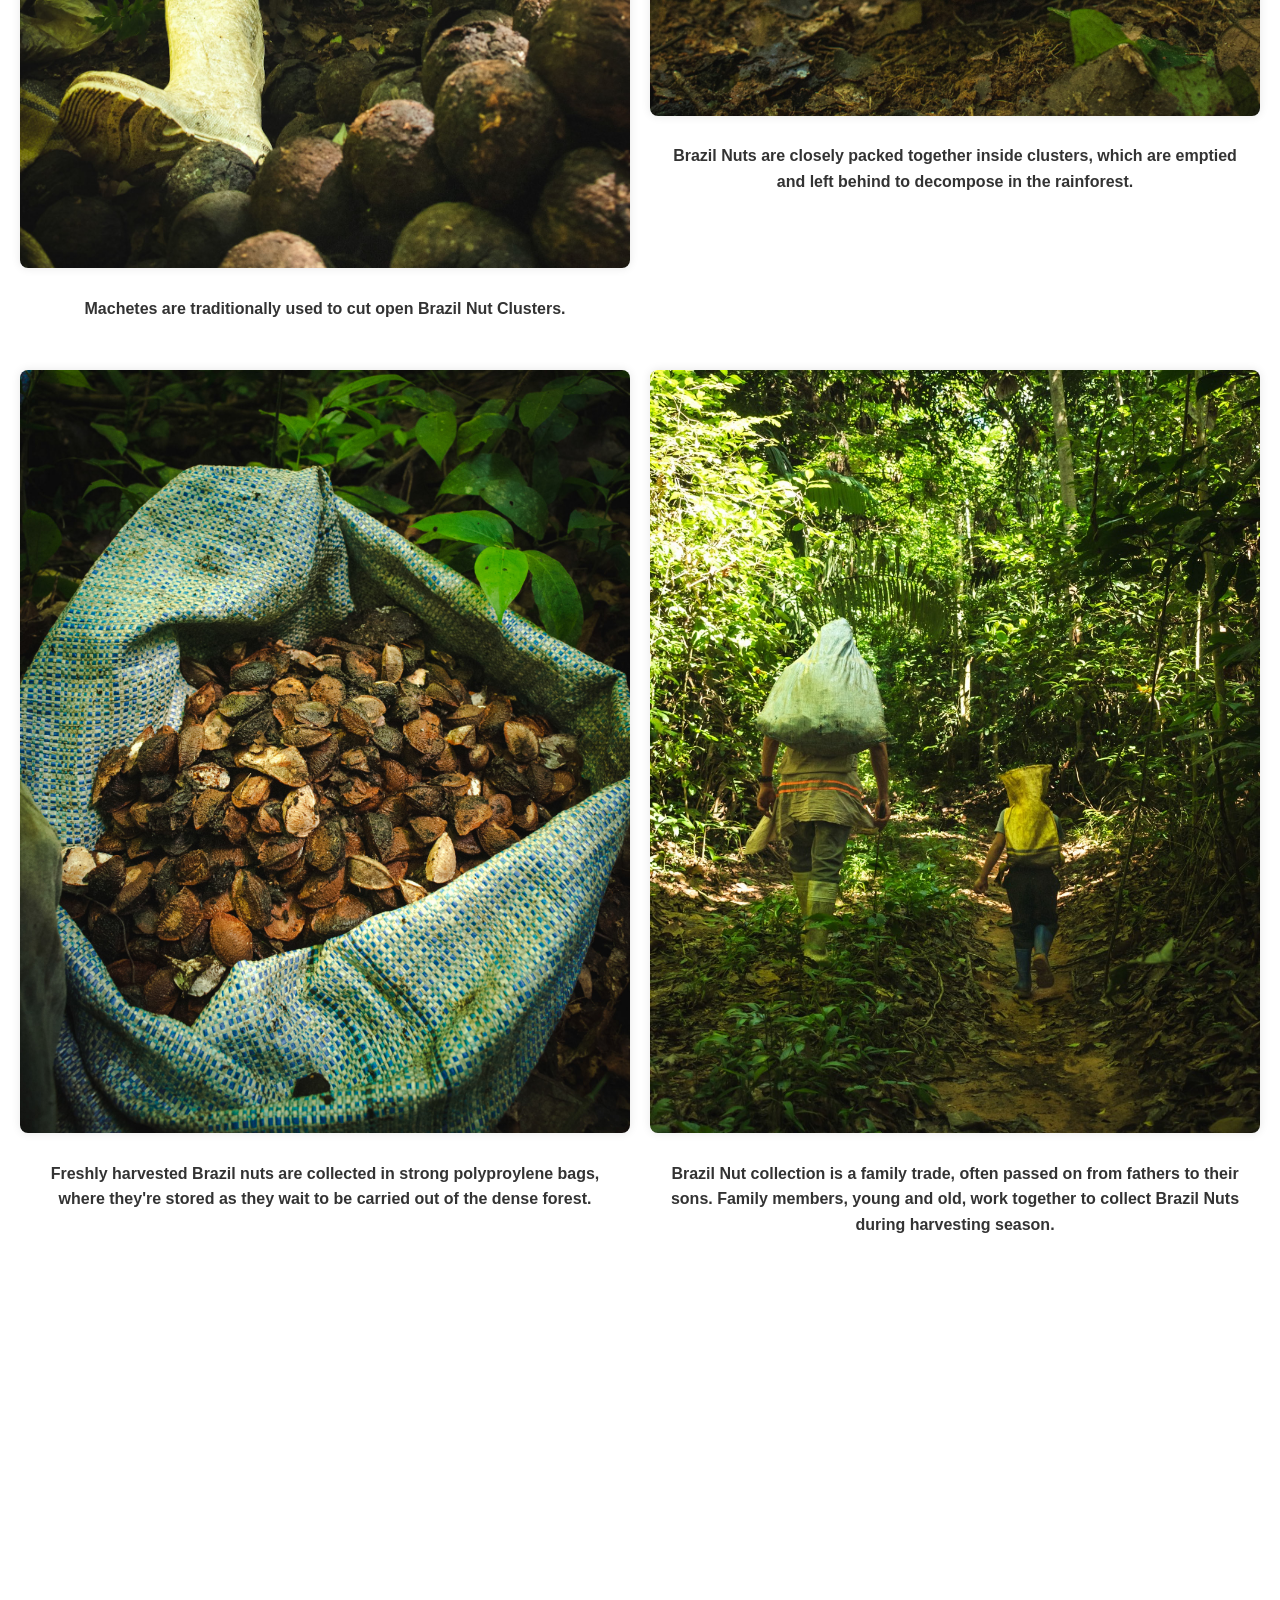
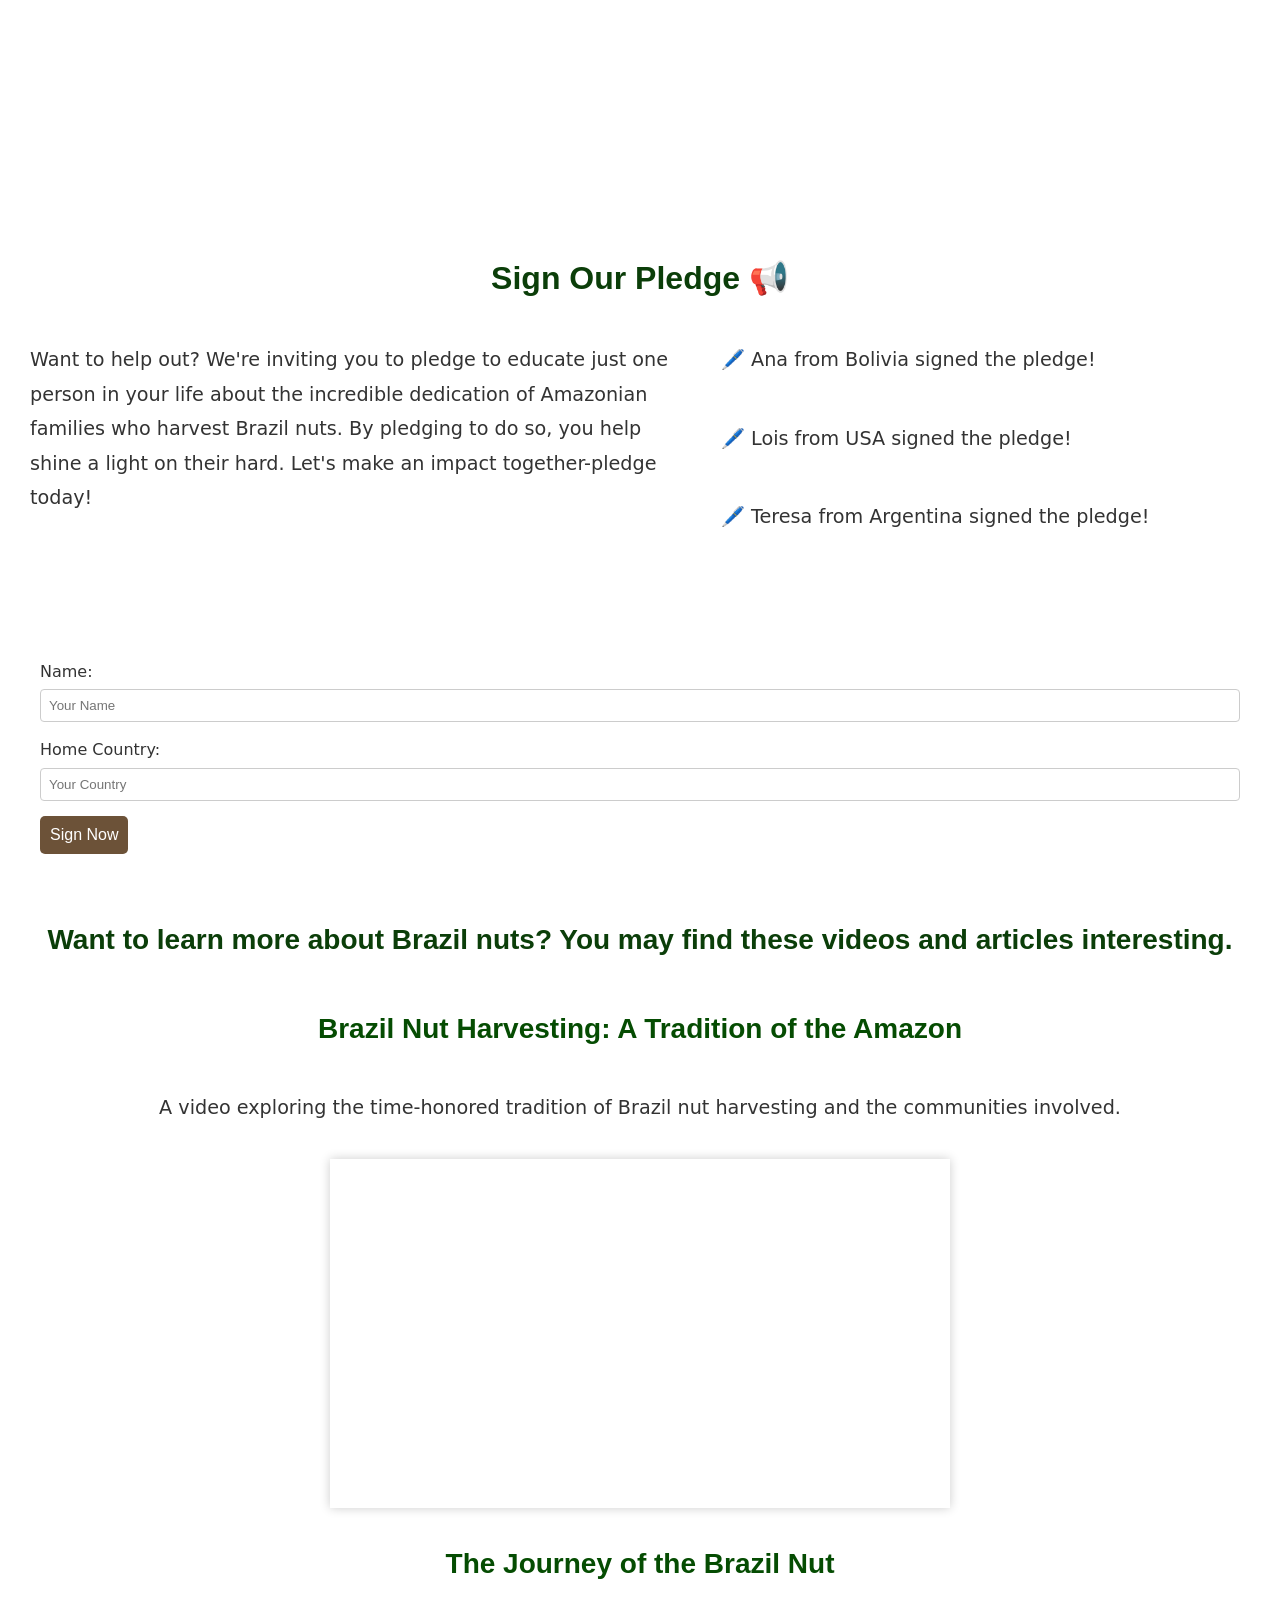
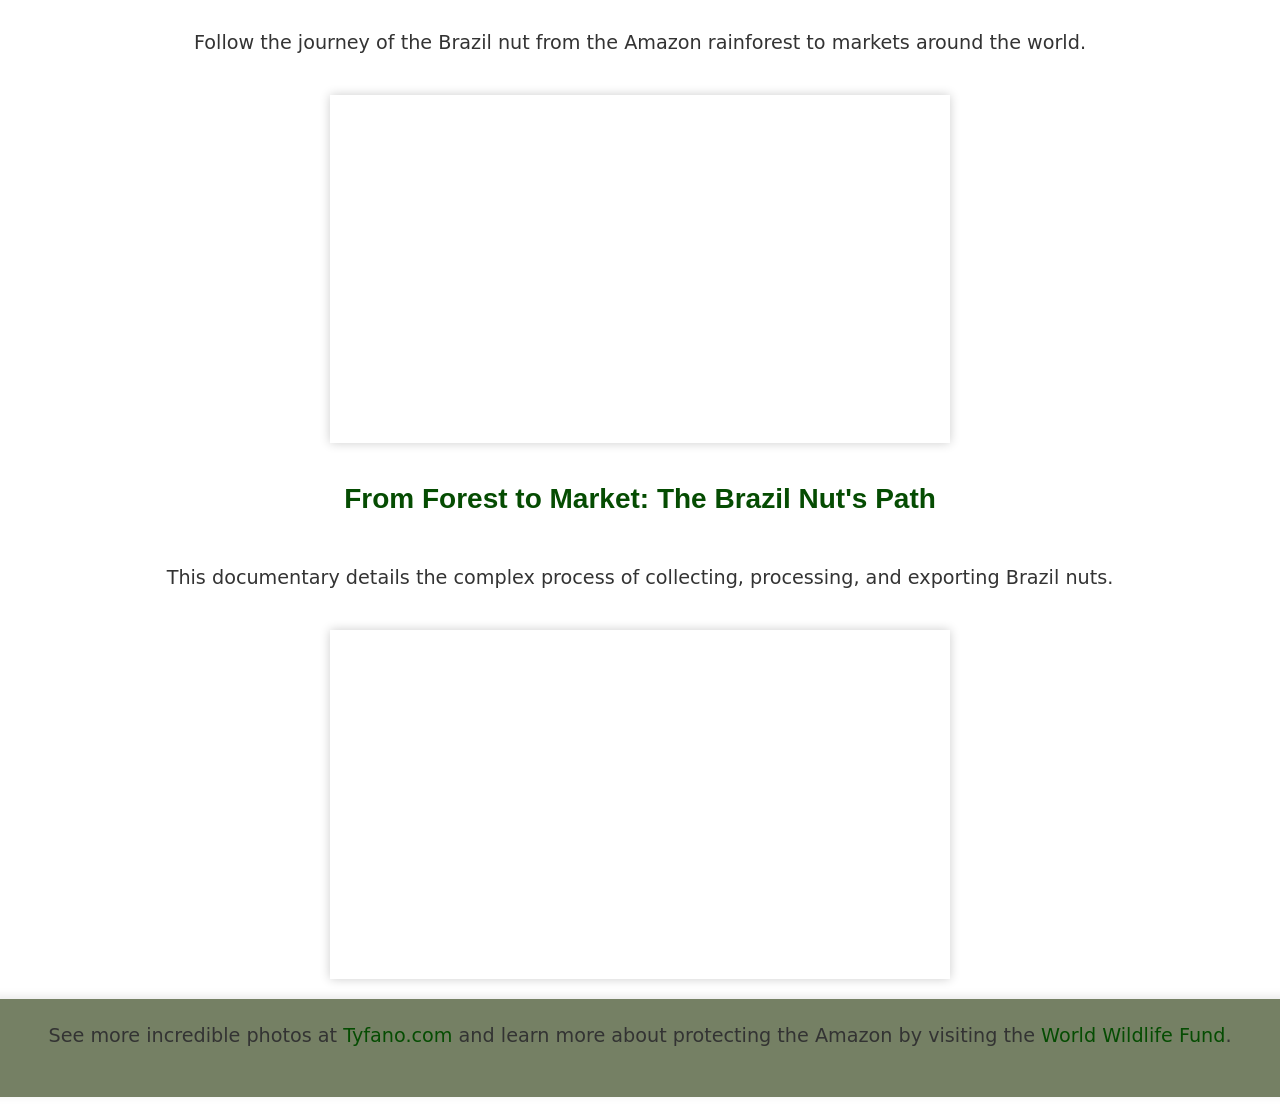
==== commit e251e52f: "Fixed image paths and added button functionality for donation and photography links" ====
--- a/index.html
+++ b/index.html
@@ -24,8 +24,12 @@
             <h1>Behind Every Brazil Nut: A Journey of Hands and Hearts</h1>
         </div>
         <div class="header-item">
-            <button type="button">Donate to Stop Amazon Deforestation</button>
-            <button type="button">See more of Tyfano Peter's Photography</button>
+            <a href="https://support.wwf.org.uk/donate-amazon" target="_blank">
+                <button type="button">Donate to Stop Amazon Deforestation</button>
+            </a>
+            <a href="https://tyfano.com/castaneros" target="_blank">
+                <button type="button">See more of Tyfano Peter's Photography</button>
+            </a>
         </div>
     </div>
     
@@ -66,19 +70,27 @@
 
         <div class="photo-grid">
             <div class="grid-item">
-                <img src="./images/boleando cutting open w machete.jpg" alt="Person cutting open a Brazil nut with a machete." class="grid-photo">
+                <img src="Images/boleando-cutting-open-machete.jpg" 
+                     alt="Person cutting open a Brazil nut with a machete." 
+                     class="grid-photo">
                 <h5>Machetes are traditionally used to cut open Brazil Nut Clusters.</h5>
             </div>
             <div class="grid-item">
-                <img src="./images/a look inside a brazil nut .jpg" alt="The inside of a Brazil Nut Cluster." class="grid-photo">
+                <img src="Images/inside-brazil-nut.jpg" 
+                     alt="The inside of a Brazil Nut Cluster." 
+                     class="grid-photo">
                 <h5>Brazil Nuts are closely packed together inside clusters, which are emptied and left behind to decompose in the rainforest.</h5>
             </div>
             <div class="grid-item">
-                <img src="./images/big bag of brazil nuts color.jpg" alt="A large burlap bag full of freshly harvested Brazil Nuts." class="grid-photo">
+                <img src="Images/big-bag-brazil-nuts.jpg" 
+                     alt="A large burlap bag full of freshly harvested Brazil Nuts." 
+                     class="grid-photo">
                 <h5>Freshly harvested Brazil nuts are collected in strong polyproylene bags, where they're stored as they wait to be carried out of the dense forest.</h5>
             </div>
             <div class="grid-item">
-                <img src="./images/man and boy with backpacks Large.jpeg" alt="A man and a boy carry bags of Brazil Nuts through the forest." class="grid-photo">
+                <img src="Images/man-boy-backpacks.jpg" 
+                     alt="A man and a boy carry bags of Brazil Nuts through the forest." 
+                     class="grid-photo">
                 <h5>Brazil Nut collection is a family trade, often passed on from fathers to their sons. Family members, young and old, work together to collect Brazil Nuts during harvesting season.</h5>
             </div>
         </div>
@@ -169,7 +181,9 @@
           <p id="thanks-modal-content">Thank you for signing the petition!</p>
           <button id="close-modal-button">Close</button>
         </div>
-        <img src="./images/brazil nut tree in the sun Large.jpeg" alt="Celebration Image" class="modal-image">
+        <img src="Images/brazil-nut-tree-sun.jpg" 
+             alt="Celebration Image" 
+             class="modal-image">
       </div>
     </div>
     <script src="script.js"></script>
